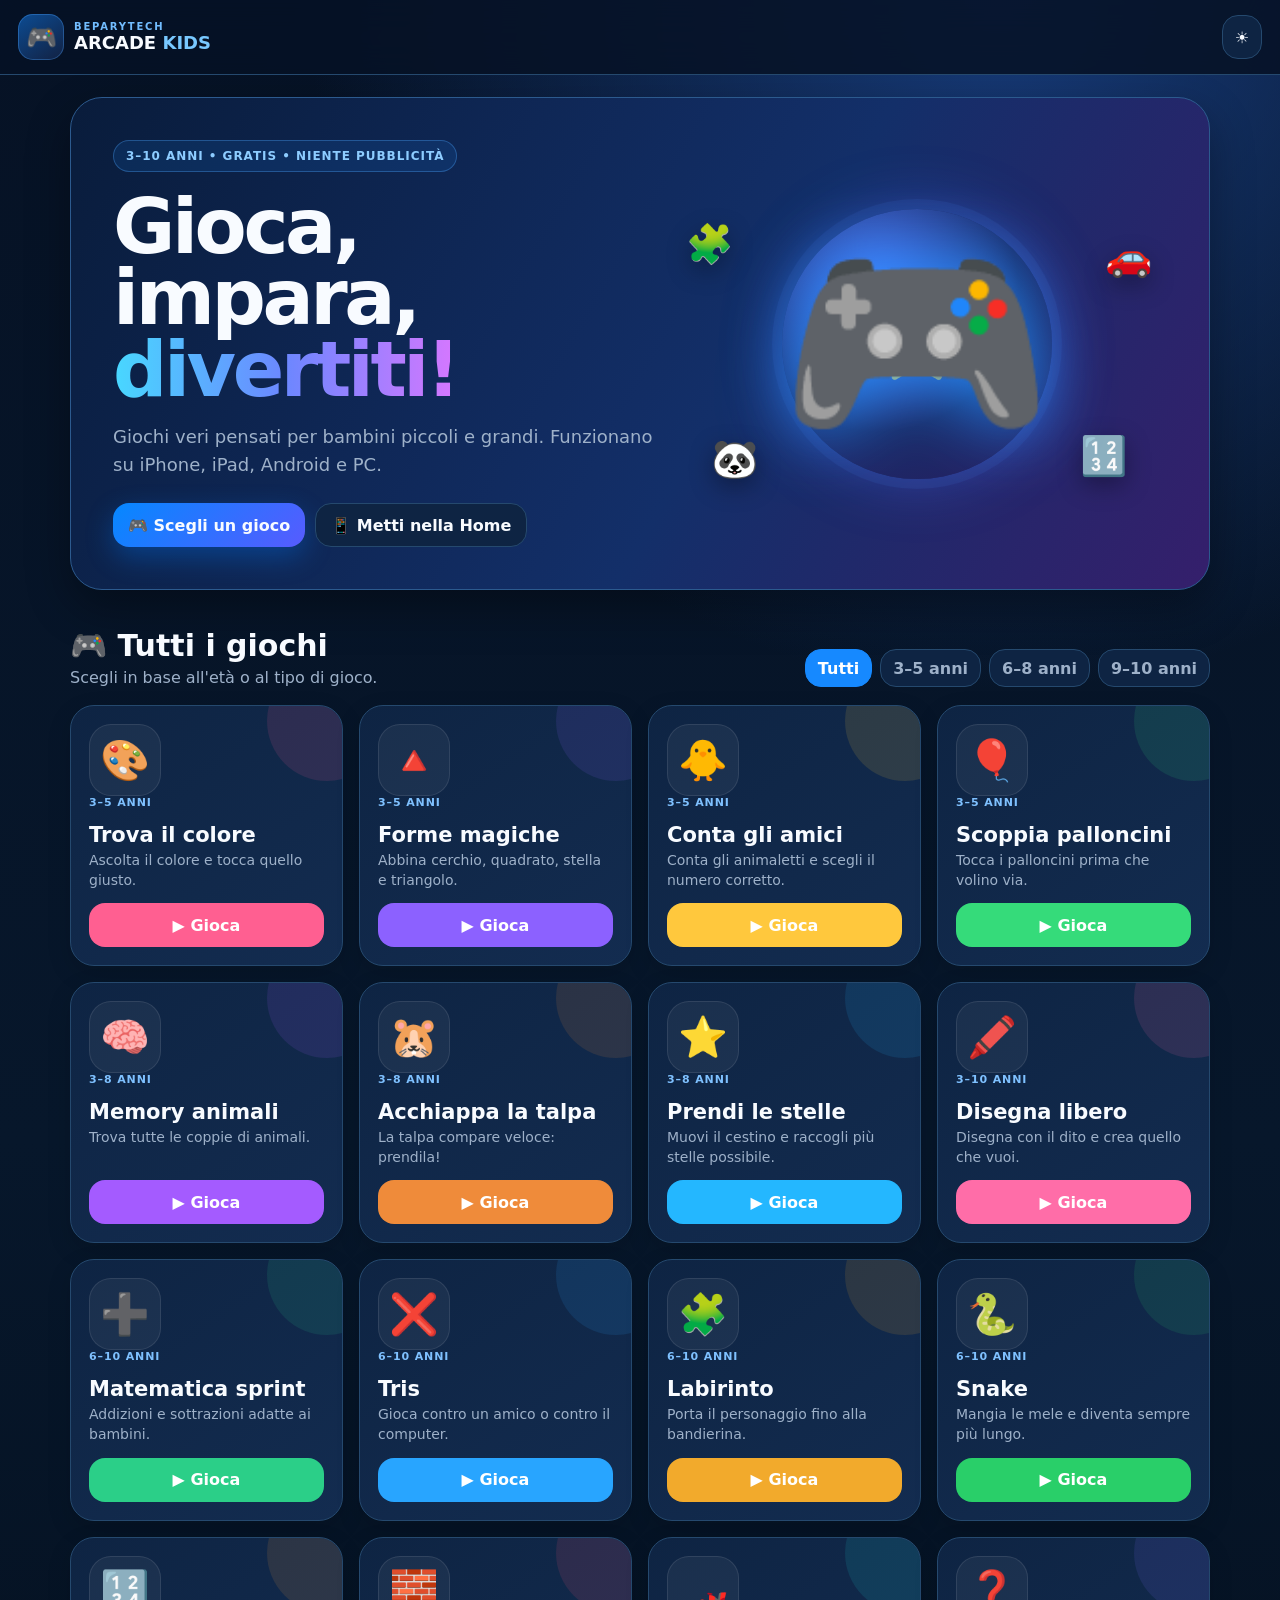
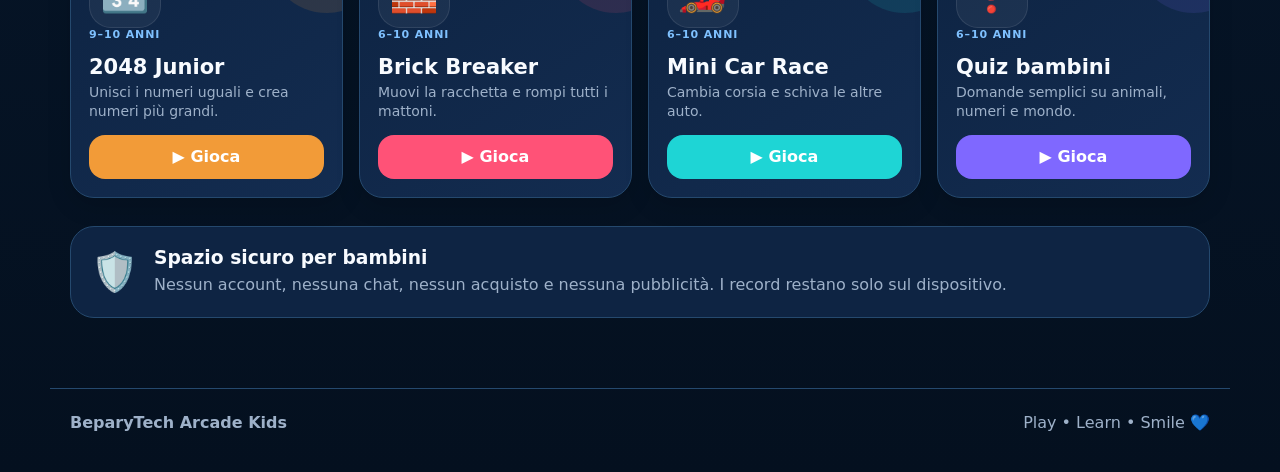
==== index.html @ 25ebbddb "Add files via upload" ====
<!doctype html>
<html lang="it">
<head>
<meta charset="utf-8">
<meta name="viewport" content="width=device-width,initial-scale=1,viewport-fit=cover,user-scalable=no">
<meta name="theme-color" content="#061225">
<meta name="apple-mobile-web-app-capable" content="yes">
<meta name="apple-mobile-web-app-status-bar-style" content="black-translucent">
<meta name="apple-mobile-web-app-title" content="BT Arcade">
<meta name="mobile-web-app-capable" content="yes">
<meta name="description" content="BeparyTech Arcade: giochi educativi e divertenti per bambini dai 3 ai 10 anni.">
<title>BeparyTech Arcade Kids</title>
<link rel="manifest" href="manifest.webmanifest">
<link rel="apple-touch-icon" href="apple-touch-icon.png">
<link rel="icon" type="image/png" sizes="192x192" href="icon-192.png">
<link rel="stylesheet" href="style.css">
</head>
<body>
<header class="topbar">
  <div class="brand"><div class="brandIcon">🎮</div><div><small>BEPARYTECH</small><b>ARCADE <span>KIDS</span></b></div></div>
  <div class="topActions"><button id="installBtn" class="install" hidden>⬇️ Installa</button><button id="themeBtn" aria-label="Cambia tema">☀️</button></div>
</header>
<main>
  <section class="hero">
    <div class="heroText"><span class="pill">3–10 ANNI • GRATIS • NIENTE PUBBLICITÀ</span><h1>Gioca, impara,<br><em>divertiti!</em></h1><p>Giochi veri pensati per bambini piccoli e grandi. Funzionano su iPhone, iPad, Android e PC.</p><div class="heroBtns"><button class="primary" id="startBtn">🎮 Scegli un gioco</button><button id="howInstall">📱 Metti nella Home</button></div></div>
    <div class="heroArt"><div class="planet">⭐</div><div class="float f1">🧩</div><div class="float f2">🚗</div><div class="float f3">🐼</div><div class="float f4">🔢</div><div class="controller">🎮</div></div>
  </section>

  <section class="filters" id="gamesSection"><div><h2>🎮 Tutti i giochi</h2><p>Scegli in base all'età o al tipo di gioco.</p></div><div class="filterRow"><button class="chip active" data-age="all">Tutti</button><button class="chip" data-age="3-5">3–5 anni</button><button class="chip" data-age="6-8">6–8 anni</button><button class="chip" data-age="9-10">9–10 anni</button></div></section>
  <section class="gameGrid" id="gameGrid"></section>

  <section class="safe"><div>🛡️</div><div><h3>Spazio sicuro per bambini</h3><p>Nessun account, nessuna chat, nessun acquisto e nessuna pubblicità. I record restano solo sul dispositivo.</p></div></section>
</main>
<footer><b>BeparyTech Arcade Kids</b><span>Play • Learn • Smile 💙</span></footer>

<dialog id="gameDialog">
  <div class="gameHead"><div><small id="gameAge"></small><h2 id="gameTitle"></h2></div><div class="gameHeadBtns"><button id="restartGame" aria-label="Ricomincia">↻</button><button id="closeGame" aria-label="Chiudi">✕</button></div></div>
  <div id="gameArea"></div>
</dialog>

<dialog id="installDialog" class="infoDialog"><div class="gameHead"><h2>📱 Aggiungi alla schermata Home</h2><button class="closeInfo">✕</button></div><div class="infoBody"><p><b>Su iPhone/iPad:</b> apri il sito in Safari → premi <b>Condividi</b> → <b>Aggiungi alla schermata Home</b> → Aggiungi.</p><p><b>Su Android:</b> apri il menu del browser → <b>Installa app</b> oppure <b>Aggiungi a schermata Home</b>.</p><p>Dopo l'installazione si aprirà come una vera app, senza la barra normale del browser.</p></div></dialog>
<script src="app.js"></script>
</body></html>
---- style.css ----
:root{--bg:#061225;--bg2:#0a1d39;--panel:#0e2443;--panel2:#132c50;--text:#f8fbff;--muted:#9eb1c9;--line:#25496e;--blue:#1689ff;--cyan:#45d5ff;--green:#35db7a;--yellow:#ffc83d;--pink:#ff5f91;--purple:#8c61ff;--red:#ff5b60;--shadow:0 18px 45px #0005}*{box-sizing:border-box}html{scroll-behavior:smooth}body{margin:0;font-family:Inter,ui-rounded,"SF Pro Rounded",system-ui,-apple-system,sans-serif;background:radial-gradient(circle at 78% 0,#173b7a 0,transparent 30%),linear-gradient(180deg,#061225,#07172b 55%,#04101f);color:var(--text);min-height:100vh;overflow-x:hidden}body.light{--bg:#eef7ff;--bg2:#fff;--panel:#fff;--panel2:#f3f8ff;--text:#0a2140;--muted:#5f738d;--line:#d3e5f5;--shadow:0 14px 38px #6b9bc72e;background:radial-gradient(circle at 78% 0,#d7ebff 0,transparent 32%),linear-gradient(180deg,#f8fcff,#eaf5ff)}button{font:inherit;border:1px solid var(--line);background:var(--panel);color:var(--text);border-radius:16px;min-height:44px;padding:10px 15px;font-weight:800;cursor:pointer}button:active{transform:scale(.98)}button:focus-visible{outline:3px solid #76baff;outline-offset:2px}.topbar{position:sticky;top:0;z-index:20;display:flex;justify-content:space-between;align-items:center;gap:14px;padding:14px max(18px,env(safe-area-inset-left));padding-top:max(14px,env(safe-area-inset-top));background:#061225dd;backdrop-filter:blur(18px);border-bottom:1px solid var(--line)}.light .topbar{background:#f8fcffdf}.brand{display:flex;align-items:center;gap:10px;min-width:0}.brandIcon{width:46px;height:46px;border-radius:15px;background:linear-gradient(145deg,#0c4c93,#122142);display:grid;place-items:center;font-size:25px;box-shadow:inset 0 0 0 1px #4ea6ff55}.brand small{display:block;color:#72bdff;font-weight:900;letter-spacing:.18em;font-size:10px}.brand b{font-size:18px;white-space:nowrap}.brand span{color:#78c8ff}.topActions{display:flex;gap:8px}.topActions button{padding:9px 12px}.install{background:linear-gradient(135deg,#1689ff,#745bff);border:0}main{max-width:1180px;margin:auto;padding:22px 20px 70px}.hero{min-height:390px;border:1px solid #2c5a8e;border-radius:32px;display:grid;grid-template-columns:1.05fr .95fr;align-items:center;overflow:hidden;padding:42px;background:linear-gradient(120deg,#091c3b,#132f69 58%,#351f6c);box-shadow:var(--shadow)}.light .hero{background:linear-gradient(120deg,#fff,#e4f2ff 58%,#eee7ff);border-color:#c3dcf5}.pill{display:inline-block;padding:8px 12px;border-radius:999px;background:#188aff20;border:1px solid #4ea8ff55;color:#8dccff;font-size:12px;font-weight:900;letter-spacing:.08em}.hero h1{font-size:clamp(42px,6.5vw,76px);line-height:.94;margin:19px 0 15px;letter-spacing:-.045em}.hero h1 em{font-style:normal;background:linear-gradient(90deg,#48d8ff,#6c87ff,#d777ff);-webkit-background-clip:text;color:transparent}.hero p{font-size:18px;color:var(--muted);max-width:600px;line-height:1.55}.heroBtns{display:flex;gap:10px;flex-wrap:wrap;margin-top:24px}.primary{background:linear-gradient(135deg,#0588ff,#575bff);border:0;box-shadow:0 10px 28px #047cff55}.heroArt{min-height:320px;position:relative;display:grid;place-items:center}.controller{font-size:clamp(120px,18vw,220px);filter:drop-shadow(0 0 35px #258fff);z-index:3}.planet{position:absolute;width:270px;height:270px;border-radius:50%;display:grid;place-items:center;font-size:70px;background:radial-gradient(circle at 35% 30%,#4f7eff,#1a2c69 55%,#291b5e);box-shadow:0 0 0 10px #4d8eff17,0 0 60px #476eff66}.float{position:absolute;font-size:38px;filter:drop-shadow(0 8px 12px #0005);animation:float 3s ease-in-out infinite}.f1{left:4%;top:12%}.f2{right:3%;top:16%;animation-delay:.5s}.f3{left:9%;bottom:7%;animation-delay:1s}.f4{right:8%;bottom:8%;animation-delay:1.5s}@keyframes float{50%{transform:translateY(-10px) rotate(4deg)}}@media(prefers-reduced-motion:reduce){.float{animation:none}}.filters{display:flex;justify-content:space-between;gap:18px;align-items:flex-end;margin:38px 0 18px}.filters h2{font-size:30px;margin:0}.filters p{margin:5px 0 0;color:var(--muted)}.filterRow{display:flex;gap:8px;flex-wrap:wrap;justify-content:flex-end}.chip{min-height:38px;padding:7px 12px;color:var(--muted)}.chip.active{background:#1689ff;color:white;border-color:#1689ff}.gameGrid{display:grid;grid-template-columns:repeat(4,minmax(0,1fr));gap:16px}.gameCard{position:relative;overflow:hidden;border:1px solid var(--line);background:linear-gradient(145deg,var(--panel),var(--panel2));border-radius:24px;padding:18px;min-height:246px;display:flex;flex-direction:column;box-shadow:0 8px 24px #0002}.gameCard:before{content:"";position:absolute;width:120px;height:120px;border-radius:50%;right:-45px;top:-45px;background:var(--cardGlow,#1689ff);opacity:.12}.gameIcon{width:72px;height:72px;border-radius:22px;display:grid;place-items:center;font-size:40px;background:#ffffff0d;border:1px solid #ffffff18}.light .gameIcon{background:#edf6ff}.gameCard h3{font-size:21px;margin:14px 0 4px}.gameCard p{color:var(--muted);font-size:14px;line-height:1.4;margin:0 0 13px;flex:1}.ageTag{font-size:11px;color:#7fc1ff;font-weight:900;letter-spacing:.08em}.playBtn{width:100%;background:var(--cardGlow,#1689ff);color:white;border:0}.safe{margin-top:28px;border:1px solid var(--line);border-radius:24px;padding:20px;display:flex;gap:16px;align-items:center;background:var(--panel)}.safe>div:first-child{font-size:38px}.safe h3{margin:0 0 5px}.safe p{color:var(--muted);margin:0;line-height:1.5}footer{max-width:1180px;margin:auto;padding:24px 20px 40px;border-top:1px solid var(--line);display:flex;justify-content:space-between;color:var(--muted)}dialog{width:min(95vw,820px);max-height:92vh;border:1px solid var(--line);border-radius:28px;background:var(--panel);color:var(--text);padding:0;box-shadow:0 30px 90px #0009}dialog::backdrop{background:#020713d9;backdrop-filter:blur(8px)}.gameHead{position:sticky;top:0;z-index:4;background:var(--panel);display:flex;justify-content:space-between;align-items:center;gap:12px;padding:15px 18px;border-bottom:1px solid var(--line)}.gameHead h2{margin:2px 0 0;font-size:22px}.gameHead small{color:#79bdff;font-weight:900}.gameHeadBtns{display:flex;gap:7px}.gameHeadBtns button{width:46px;padding:0;font-size:21px}.gameHeadBtns button:last-child{background:#5d1823;color:#ffb3bc;border-color:#8e2f3d}#gameArea{padding:20px;text-align:center;min-height:350px}.gameHud{display:flex;justify-content:center;gap:10px;flex-wrap:wrap;margin-bottom:14px}.hudPill{background:var(--panel2);border:1px solid var(--line);border-radius:999px;padding:8px 13px;font-weight:800}.bigPrompt{font-size:clamp(26px,6vw,48px);font-weight:900;margin:12px}.result{font-size:20px;font-weight:900;min-height:34px;margin:10px}.gameButtons{display:flex;flex-wrap:wrap;gap:10px;justify-content:center}.choice{min-width:95px;min-height:70px;font-size:26px}.choice.correct{background:#15733f}.choice.wrong{background:#8a2634}.memoryGrid{display:grid;grid-template-columns:repeat(4,minmax(58px,90px));gap:9px;justify-content:center}.memCard{aspect-ratio:1;font-size:32px;padding:0}.memCard.done{background:#175d45}.ticGrid{display:grid;grid-template-columns:repeat(3,minmax(72px,105px));gap:8px;justify-content:center}.ticCell{aspect-ratio:1;font-size:40px;padding:0}.canvasWrap{display:flex;justify-content:center;overflow:hidden}.gameCanvas{max-width:100%;height:auto;border-radius:18px;background:#071523;border:1px solid var(--line);touch-action:none}.dpad{display:grid;grid-template-columns:repeat(3,58px);gap:6px;justify-content:center;margin:14px auto}.dpad button{padding:0;font-size:22px}.dpad .up{grid-column:2}.dpad .left{grid-column:1}.dpad .down{grid-column:2}.dpad .right{grid-column:3}.tiles2048{display:grid;grid-template-columns:repeat(4,66px);gap:7px;justify-content:center;background:#776e65;padding:9px;border-radius:14px;margin:auto;width:max-content}.tile2048{width:66px;height:66px;border-radius:8px;display:grid;place-items:center;background:#cdc1b4;color:#3b322d;font-weight:900;font-size:22px}.mazeGrid{display:grid;gap:2px;justify-content:center;background:#09131f;padding:6px;border-radius:12px;width:max-content;margin:auto}.mazeCell{width:28px;height:28px;border-radius:4px;background:#1f354c;display:grid;place-items:center}.mazeCell.wall{background:#0a0f16}.mazeCell.player{background:#1b8cff}.mazeCell.goal{background:#2fcf6d}.whackGrid{display:grid;grid-template-columns:repeat(3,90px);gap:10px;justify-content:center}.hole{width:90px;height:90px;border-radius:50%;font-size:44px;background:#3b281d;border:7px solid #65462f;padding:0}.colorPad{width:min(270px,75vw);aspect-ratio:1;border-radius:50%;margin:12px auto;display:grid;place-items:center;font-size:34px;border:12px solid #ffffff22}.numberGrid{display:grid;grid-template-columns:repeat(3,minmax(80px,120px));gap:10px;justify-content:center}.numberBtn{font-size:27px;min-height:74px}.catchArea{position:relative;width:min(520px,100%);height:330px;margin:auto;background:linear-gradient(#0b2c57,#10203a);border-radius:20px;overflow:hidden;border:1px solid var(--line);touch-action:none}.basket{position:absolute;bottom:8px;width:72px;height:42px;background:#cf7d2b;border-radius:8px 8px 20px 20px}.starDrop{position:absolute;font-size:32px}.drawCanvas{background:white;border-radius:18px;max-width:100%;touch-action:none}.infoDialog{width:min(92vw,600px)}.infoBody{padding:18px 22px 24px;text-align:left;line-height:1.6;color:var(--muted)}.infoBody b{color:var(--text)}
@media(max-width:900px){.gameGrid{grid-template-columns:repeat(3,1fr)}.hero{grid-template-columns:1fr .8fr;padding:30px}.filters{align-items:flex-start;flex-direction:column}.filterRow{justify-content:flex-start}}
@media(max-width:680px){main{padding:14px 13px 55px}.topbar{padding-left:13px;padding-right:13px}.brandIcon{width:40px;height:40px}.brand b{font-size:15px}.brand small{font-size:8px}.install{display:none!important}.hero{grid-template-columns:1fr;padding:24px 19px;border-radius:25px;min-height:0}.heroText{text-align:left}.hero p{font-size:16px}.heroArt{min-height:200px;margin-top:4px}.planet{width:170px;height:170px}.controller{font-size:115px}.float{font-size:28px}.gameGrid{grid-template-columns:repeat(2,minmax(0,1fr));gap:11px}.gameCard{padding:13px;border-radius:20px;min-height:220px}.gameIcon{width:60px;height:60px;font-size:34px;border-radius:18px}.gameCard h3{font-size:17px}.gameCard p{font-size:12px}.filters h2{font-size:26px}.filterRow{overflow-x:auto;flex-wrap:nowrap;width:100%;padding-bottom:4px}.chip{white-space:nowrap}dialog{width:100%;max-width:none;max-height:94vh;border-radius:26px 26px 0 0;margin:auto 0 0 0}.memoryGrid{grid-template-columns:repeat(4,65px)}.memCard{font-size:27px}.tiles2048{grid-template-columns:repeat(4,58px)}.tile2048{width:58px;height:58px;font-size:19px}footer{flex-direction:column;gap:4px}}
@media(max-width:380px){.gameGrid{grid-template-columns:1fr 1fr}.gameCard{min-height:215px}.gameIcon{width:54px;height:54px}.memoryGrid{grid-template-columns:repeat(4,56px)}.whackGrid{grid-template-columns:repeat(3,78px)}.hole{width:78px;height:78px}.numberGrid{grid-template-columns:repeat(3,82px)}}
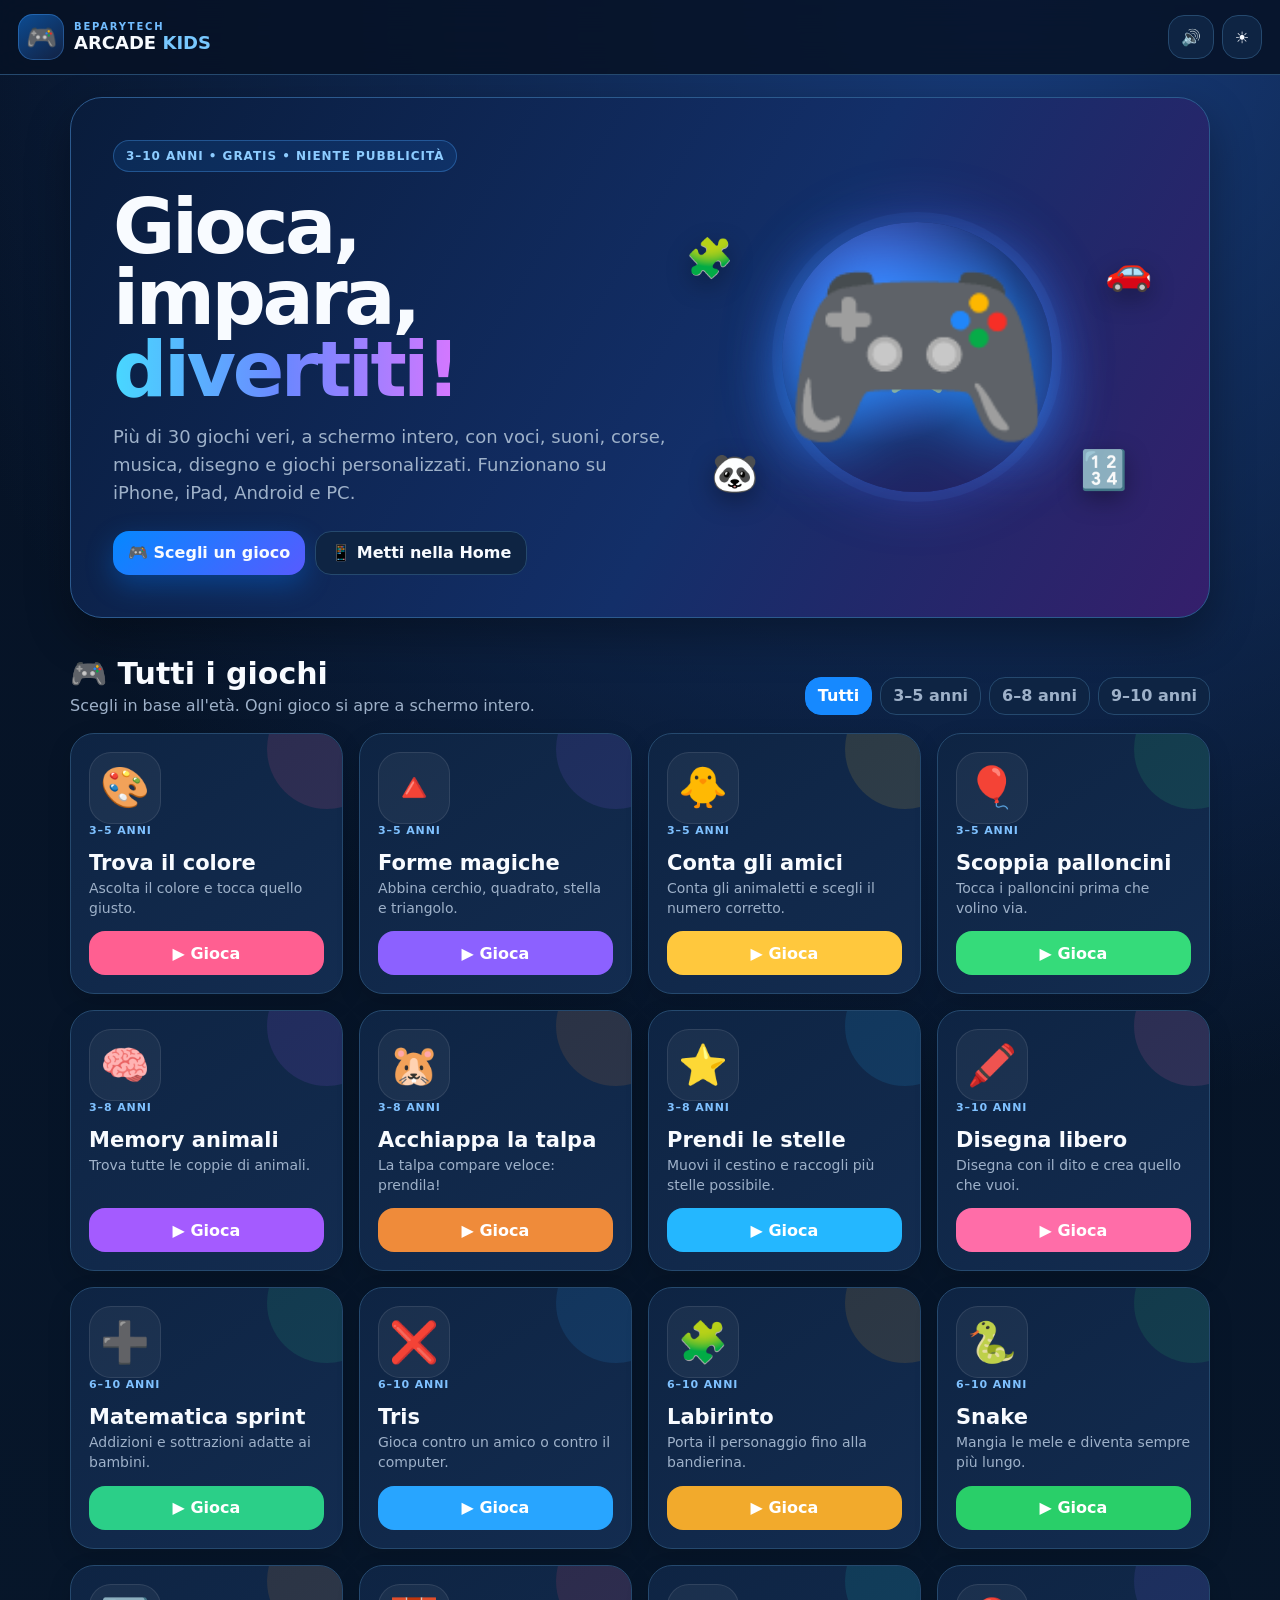
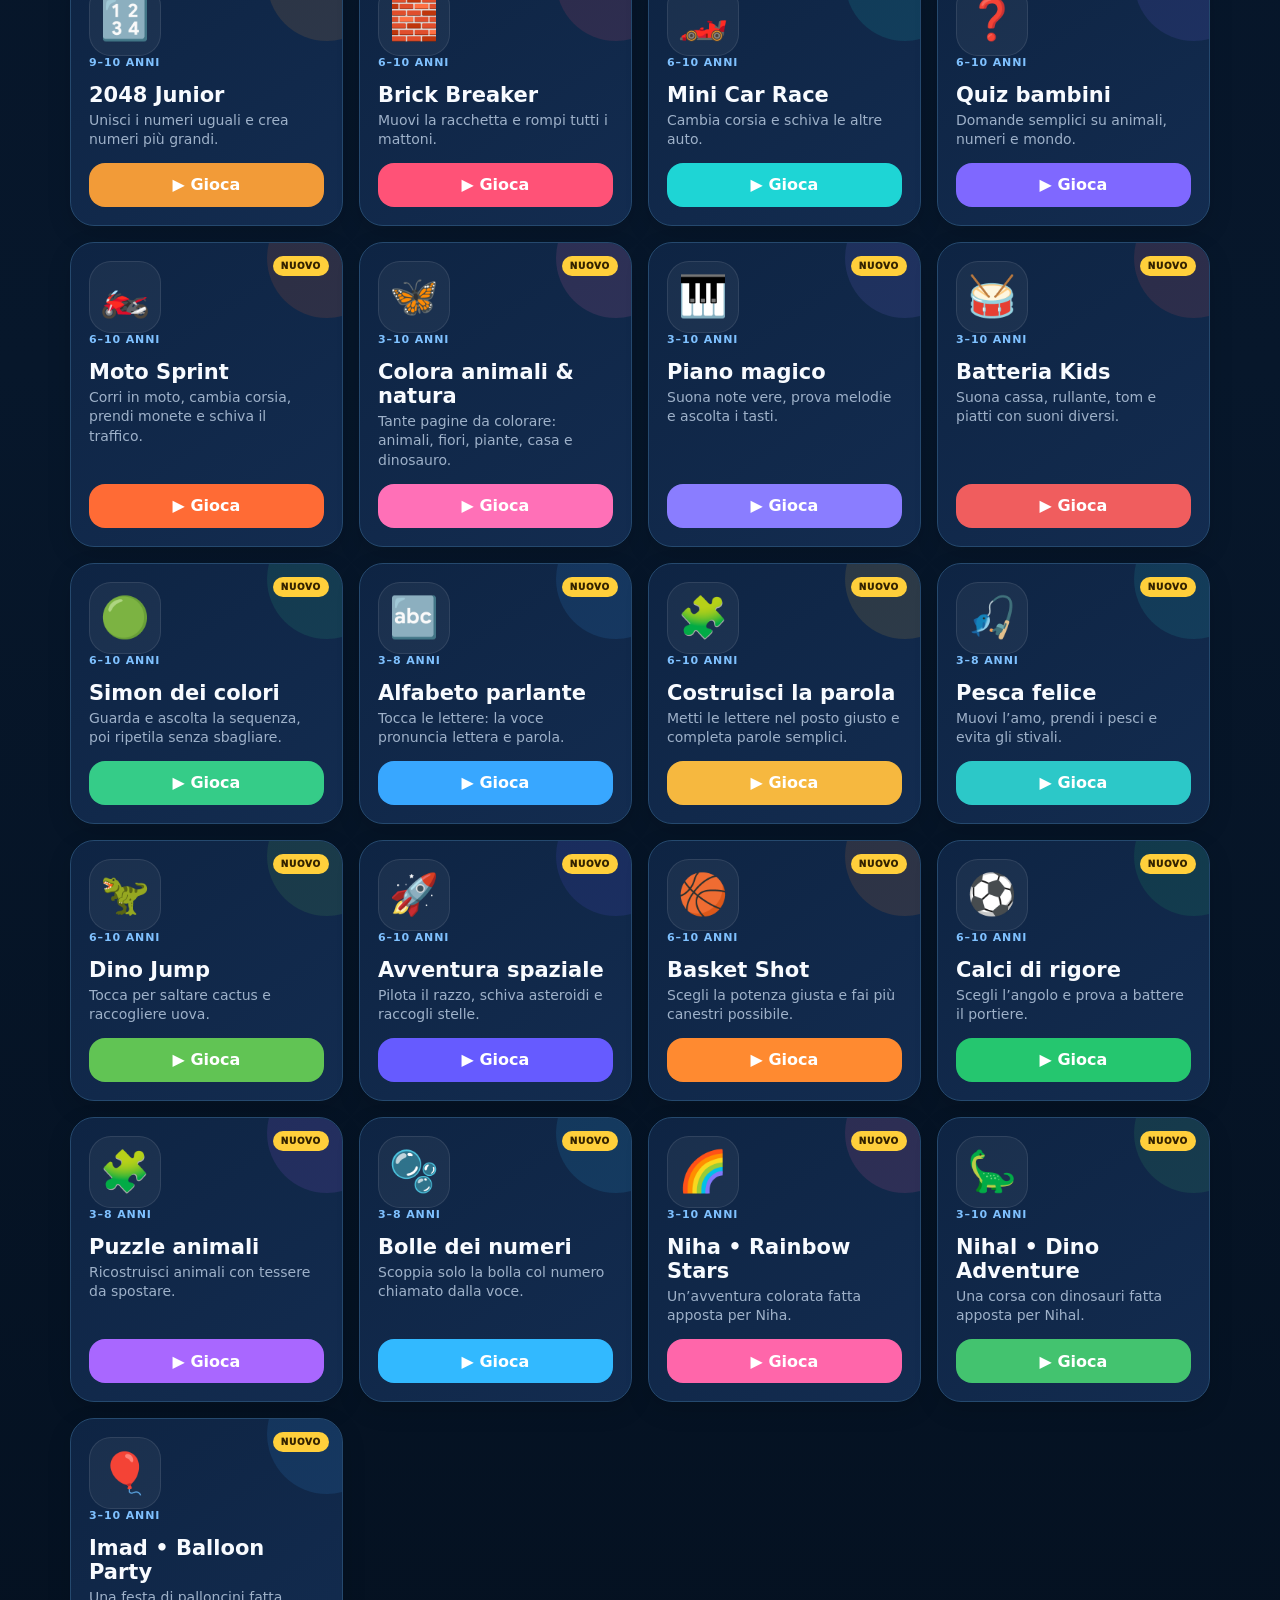
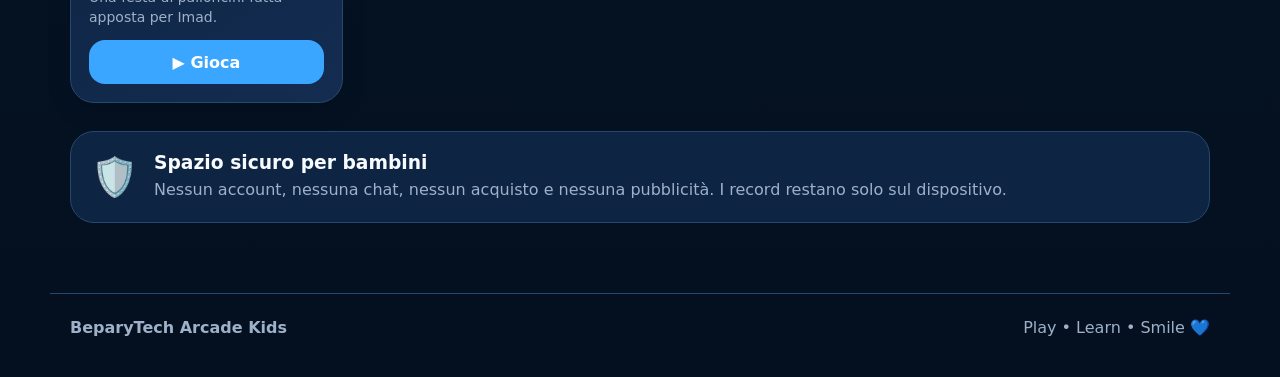
==== commit 0d20d8f2: "Add files via upload" ====
--- a/index.html
+++ b/index.html
@@ -9,7 +9,7 @@
 <meta name="apple-mobile-web-app-title" content="BT Arcade">
 <meta name="mobile-web-app-capable" content="yes">
 <meta name="description" content="BeparyTech Arcade: giochi educativi e divertenti per bambini dai 3 ai 10 anni.">
-<title>BeparyTech Arcade Kids</title>
+<title>BeparyTech Arcade Kids Deluxe</title>
 <link rel="manifest" href="manifest.webmanifest">
 <link rel="apple-touch-icon" href="apple-touch-icon.png">
 <link rel="icon" type="image/png" sizes="192x192" href="icon-192.png">
@@ -18,15 +18,15 @@
 <body>
 <header class="topbar">
   <div class="brand"><div class="brandIcon">🎮</div><div><small>BEPARYTECH</small><b>ARCADE <span>KIDS</span></b></div></div>
-  <div class="topActions"><button id="installBtn" class="install" hidden>⬇️ Installa</button><button id="themeBtn" aria-label="Cambia tema">☀️</button></div>
+  <div class="topActions"><button id="installBtn" class="install" hidden>⬇️ Installa</button><button id="soundBtn" aria-label="Attiva o disattiva suoni">🔊</button><button id="themeBtn" aria-label="Cambia tema">☀️</button></div>
 </header>
 <main>
   <section class="hero">
-    <div class="heroText"><span class="pill">3–10 ANNI • GRATIS • NIENTE PUBBLICITÀ</span><h1>Gioca, impara,<br><em>divertiti!</em></h1><p>Giochi veri pensati per bambini piccoli e grandi. Funzionano su iPhone, iPad, Android e PC.</p><div class="heroBtns"><button class="primary" id="startBtn">🎮 Scegli un gioco</button><button id="howInstall">📱 Metti nella Home</button></div></div>
+    <div class="heroText"><span class="pill">3–10 ANNI • GRATIS • NIENTE PUBBLICITÀ</span><h1>Gioca, impara,<br><em>divertiti!</em></h1><p>Più di 30 giochi veri, a schermo intero, con voci, suoni, corse, musica, disegno e giochi personalizzati. Funzionano su iPhone, iPad, Android e PC.</p><div class="heroBtns"><button class="primary" id="startBtn">🎮 Scegli un gioco</button><button id="howInstall">📱 Metti nella Home</button></div></div>
     <div class="heroArt"><div class="planet">⭐</div><div class="float f1">🧩</div><div class="float f2">🚗</div><div class="float f3">🐼</div><div class="float f4">🔢</div><div class="controller">🎮</div></div>
   </section>
 
-  <section class="filters" id="gamesSection"><div><h2>🎮 Tutti i giochi</h2><p>Scegli in base all'età o al tipo di gioco.</p></div><div class="filterRow"><button class="chip active" data-age="all">Tutti</button><button class="chip" data-age="3-5">3–5 anni</button><button class="chip" data-age="6-8">6–8 anni</button><button class="chip" data-age="9-10">9–10 anni</button></div></section>
+  <section class="filters" id="gamesSection"><div><h2>🎮 Tutti i giochi</h2><p>Scegli in base all'età. Ogni gioco si apre a schermo intero.</p></div><div class="filterRow"><button class="chip active" data-age="all">Tutti</button><button class="chip" data-age="3-5">3–5 anni</button><button class="chip" data-age="6-8">6–8 anni</button><button class="chip" data-age="9-10">9–10 anni</button></div></section>
   <section class="gameGrid" id="gameGrid"></section>
 
   <section class="safe"><div>🛡️</div><div><h3>Spazio sicuro per bambini</h3><p>Nessun account, nessuna chat, nessun acquisto e nessuna pubblicità. I record restano solo sul dispositivo.</p></div></section>
--- a/style.css
+++ b/style.css
@@ -2,3 +2,30 @@
 @media(max-width:900px){.gameGrid{grid-template-columns:repeat(3,1fr)}.hero{grid-template-columns:1fr .8fr;padding:30px}.filters{align-items:flex-start;flex-direction:column}.filterRow{justify-content:flex-start}}
 @media(max-width:680px){main{padding:14px 13px 55px}.topbar{padding-left:13px;padding-right:13px}.brandIcon{width:40px;height:40px}.brand b{font-size:15px}.brand small{font-size:8px}.install{display:none!important}.hero{grid-template-columns:1fr;padding:24px 19px;border-radius:25px;min-height:0}.heroText{text-align:left}.hero p{font-size:16px}.heroArt{min-height:200px;margin-top:4px}.planet{width:170px;height:170px}.controller{font-size:115px}.float{font-size:28px}.gameGrid{grid-template-columns:repeat(2,minmax(0,1fr));gap:11px}.gameCard{padding:13px;border-radius:20px;min-height:220px}.gameIcon{width:60px;height:60px;font-size:34px;border-radius:18px}.gameCard h3{font-size:17px}.gameCard p{font-size:12px}.filters h2{font-size:26px}.filterRow{overflow-x:auto;flex-wrap:nowrap;width:100%;padding-bottom:4px}.chip{white-space:nowrap}dialog{width:100%;max-width:none;max-height:94vh;border-radius:26px 26px 0 0;margin:auto 0 0 0}.memoryGrid{grid-template-columns:repeat(4,65px)}.memCard{font-size:27px}.tiles2048{grid-template-columns:repeat(4,58px)}.tile2048{width:58px;height:58px;font-size:19px}footer{flex-direction:column;gap:4px}}
 @media(max-width:380px){.gameGrid{grid-template-columns:1fr 1fr}.gameCard{min-height:215px}.gameIcon{width:54px;height:54px}.memoryGrid{grid-template-columns:repeat(4,56px)}.whackGrid{grid-template-columns:repeat(3,78px)}.hole{width:78px;height:78px}.numberGrid{grid-template-columns:repeat(3,82px)}}
+
+/* v3 DELUXE — immersive full-screen game mode */
+body.game-open{overflow:hidden;touch-action:manipulation}
+#gameDialog[open]{position:fixed;inset:0;width:100vw;height:100dvh;max-width:none;max-height:none;margin:0;border:0;border-radius:0;background:var(--bg);overflow:hidden;display:flex;flex-direction:column}
+#gameDialog .gameHead{flex:0 0 auto;padding-top:max(14px,env(safe-area-inset-top));padding-left:max(16px,env(safe-area-inset-left));padding-right:max(16px,env(safe-area-inset-right));background:linear-gradient(180deg,var(--panel),var(--bg2));box-shadow:0 8px 24px #0003}
+#gameDialog #gameArea{flex:1 1 auto;min-height:0;overflow:auto;-webkit-overflow-scrolling:touch;padding:18px max(14px,env(safe-area-inset-right)) max(22px,env(safe-area-inset-bottom)) max(14px,env(safe-area-inset-left));display:flex;flex-direction:column;align-items:center}
+#gameDialog #gameArea>*{max-width:900px;width:100%}
+#gameDialog .canvasWrap{width:100%;flex:0 1 auto}
+#gameDialog .gameCanvas{max-height:min(62dvh,680px);object-fit:contain}
+.gameHead .fullscreenHint{font-size:11px;color:var(--muted)}
+.gameCard{transition:transform .18s ease,border-color .18s ease,box-shadow .18s ease}.gameCard:active{transform:scale(.985)}
+.gameCard .newTag{position:absolute;right:13px;top:13px;background:#ffcf3b;color:#332200;border-radius:999px;padding:5px 8px;font-size:9px;font-weight:1000;letter-spacing:.08em}
+.soundNote{font-size:13px;color:var(--muted);margin:6px 0 0}
+.kidStage{position:relative;width:min(760px,100%);height:min(58dvh,520px);min-height:330px;border-radius:24px;overflow:hidden;border:1px solid var(--line);background:linear-gradient(#79cfff 0 58%,#6edb76 58% 100%);touch-action:none}
+.kidStage.night{background:radial-gradient(circle at 75% 18%,#fff9bb 0 8%,transparent 9%),linear-gradient(#081a44,#142959 65%,#10251b 65%)}
+.trackStage{position:relative;width:min(620px,100%);height:min(64dvh,650px);min-height:420px;border-radius:24px;overflow:hidden;background:#2e333b;border:1px solid var(--line);touch-action:none}
+.trackStage:before,.trackStage:after{content:"";position:absolute;top:0;bottom:0;width:5px;background:repeating-linear-gradient(to bottom,#fff 0 22px,transparent 22px 42px);opacity:.8}.trackStage:before{left:33.333%}.trackStage:after{left:66.666%}
+.roadObj{position:absolute;display:grid;place-items:center;transform:translate(-50%,-50%);user-select:none}.bike{font-size:58px;filter:drop-shadow(0 8px 8px #0006)}
+.palette{display:flex;gap:8px;justify-content:center;flex-wrap:wrap;margin:10px auto}.paintColor{width:46px;height:46px;border-radius:50%;padding:0;border:4px solid #fff8;box-shadow:0 3px 8px #0003}.paintColor.active{outline:4px solid #4ba4ff;outline-offset:2px}
+.templateRow{display:flex;gap:8px;overflow-x:auto;max-width:820px;width:100%;padding:6px 2px 10px}.templateBtn{white-space:nowrap;min-height:40px;padding:7px 10px}
+.colorCanvas{background:#fff;border-radius:20px;border:1px solid var(--line);max-width:100%;height:auto;touch-action:none;box-shadow:inset 0 0 0 2px #fff}
+.piano{display:grid;grid-template-columns:repeat(8,minmax(44px,82px));gap:5px;justify-content:center;width:100%;max-width:760px}.pianoKey{height:190px;background:#fff;color:#15263d;border:1px solid #b9c8d9;border-radius:0 0 14px 14px;font-size:18px;display:flex;align-items:flex-end;justify-content:center;padding-bottom:14px}.pianoKey:active,.pianoKey.on{background:#8fd1ff}.drumGrid{display:grid;grid-template-columns:repeat(3,minmax(85px,160px));gap:14px;justify-content:center}.drumPad{aspect-ratio:1;border-radius:50%;font-size:38px;background:radial-gradient(circle at 35% 25%,#fff7,#ffffff16 35%,#0004),var(--pad,#3167bf);border:8px solid #ffffff1c}.drumPad:active{transform:scale(.94)}
+.simonGrid{display:grid;grid-template-columns:repeat(2,minmax(110px,220px));gap:12px;justify-content:center}.simonPad{aspect-ratio:1;border-radius:30px;opacity:.68;border:5px solid #fff2}.simonPad.flash{opacity:1;filter:brightness(1.7);transform:scale(.97)}
+.letterHero{font-size:clamp(86px,22vw,180px);font-weight:1000;line-height:1;margin:8px}.wordSlots{display:flex;gap:8px;justify-content:center;flex-wrap:wrap;margin:14px}.wordSlot{width:58px;height:68px;border-radius:14px;border:3px dashed var(--line);display:grid;place-items:center;font-size:34px;font-weight:900;background:var(--panel2)}
+.bubbleField{position:relative;width:min(760px,100%);height:min(58dvh,520px);min-height:350px;border-radius:24px;overflow:hidden;background:linear-gradient(#81dbff,#e8fbff);border:1px solid var(--line)}.bubble{position:absolute;border:0;border-radius:50%;display:grid;place-items:center;color:#fff;font-size:22px;font-weight:1000;box-shadow:inset -10px -12px 22px #0002,inset 8px 8px 12px #fff5,0 6px 14px #0002;padding:0}
+.nameBanner{font-size:clamp(28px,7vw,56px);font-weight:1000;letter-spacing:-.03em;margin:6px 0 10px;background:linear-gradient(90deg,#4bdcff,#8b79ff,#ff69b4,#ffd34d);-webkit-background-clip:text;color:transparent}
+@media(max-width:680px){#gameDialog .gameHead h2{font-size:18px}.gameHeadBtns button{width:44px}.piano{grid-template-columns:repeat(4,minmax(58px,1fr));}.pianoKey{height:110px;border-radius:12px}.drumGrid{grid-template-columns:repeat(2,minmax(100px,150px))}.kidStage{min-height:360px}.trackStage{min-height:470px}.colorCanvas{width:100%}}
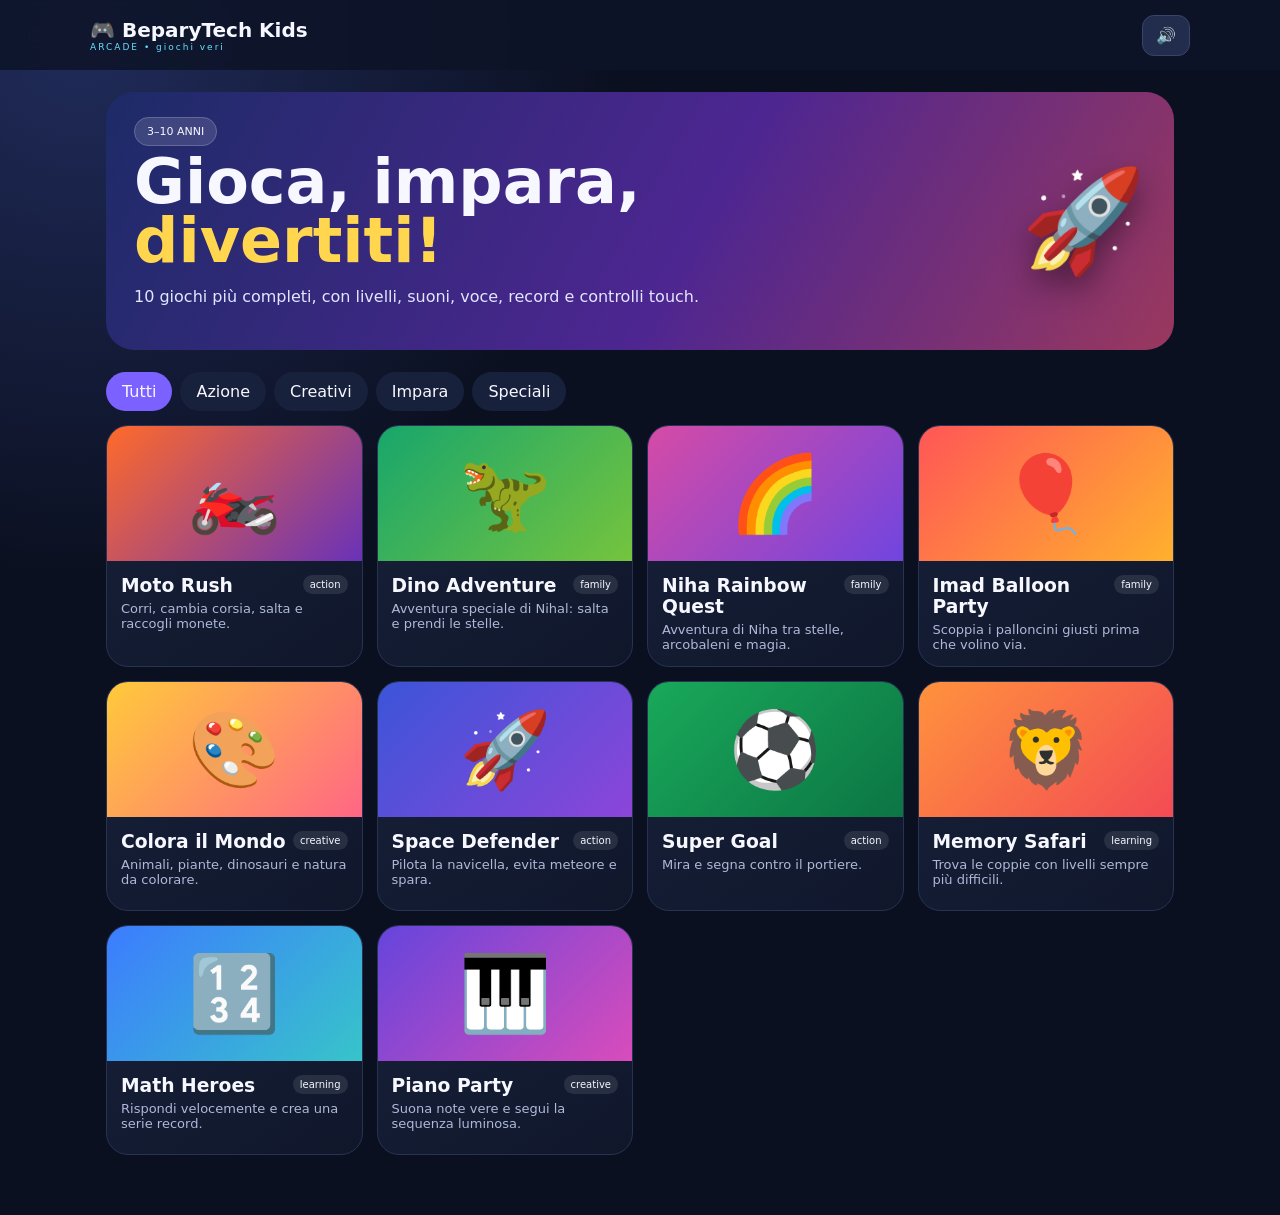
==== commit ba223887: "Add files via upload" ====
--- a/index.html
+++ b/index.html
@@ -1,43 +1,19 @@
 <!doctype html>
 <html lang="it">
 <head>
-<meta charset="utf-8">
-<meta name="viewport" content="width=device-width,initial-scale=1,viewport-fit=cover,user-scalable=no">
-<meta name="theme-color" content="#061225">
-<meta name="apple-mobile-web-app-capable" content="yes">
-<meta name="apple-mobile-web-app-status-bar-style" content="black-translucent">
-<meta name="apple-mobile-web-app-title" content="BT Arcade">
-<meta name="mobile-web-app-capable" content="yes">
-<meta name="description" content="BeparyTech Arcade: giochi educativi e divertenti per bambini dai 3 ai 10 anni.">
-<title>BeparyTech Arcade Kids Deluxe</title>
-<link rel="manifest" href="manifest.webmanifest">
-<link rel="apple-touch-icon" href="apple-touch-icon.png">
-<link rel="icon" type="image/png" sizes="192x192" href="icon-192.png">
-<link rel="stylesheet" href="style.css">
+<meta charset="utf-8"><meta name="viewport" content="width=device-width,initial-scale=1,viewport-fit=cover,user-scalable=no">
+<meta name="theme-color" content="#11172b">
+<link rel="manifest" href="manifest.webmanifest"><link rel="apple-touch-icon" href="apple-touch-icon.png">
+<meta name="apple-mobile-web-app-capable" content="yes"><meta name="apple-mobile-web-app-status-bar-style" content="black-translucent">
+<title>BeparyTech Kids Arcade</title><link rel="stylesheet" href="style.css">
 </head>
 <body>
-<header class="topbar">
-  <div class="brand"><div class="brandIcon">🎮</div><div><small>BEPARYTECH</small><b>ARCADE <span>KIDS</span></b></div></div>
-  <div class="topActions"><button id="installBtn" class="install" hidden>⬇️ Installa</button><button id="soundBtn" aria-label="Attiva o disattiva suoni">🔊</button><button id="themeBtn" aria-label="Cambia tema">☀️</button></div>
-</header>
+<header><div><b>🎮 BeparyTech Kids</b><small>ARCADE • giochi veri</small></div><button id="sound">🔊</button></header>
 <main>
-  <section class="hero">
-    <div class="heroText"><span class="pill">3–10 ANNI • GRATIS • NIENTE PUBBLICITÀ</span><h1>Gioca, impara,<br><em>divertiti!</em></h1><p>Più di 30 giochi veri, a schermo intero, con voci, suoni, corse, musica, disegno e giochi personalizzati. Funzionano su iPhone, iPad, Android e PC.</p><div class="heroBtns"><button class="primary" id="startBtn">🎮 Scegli un gioco</button><button id="howInstall">📱 Metti nella Home</button></div></div>
-    <div class="heroArt"><div class="planet">⭐</div><div class="float f1">🧩</div><div class="float f2">🚗</div><div class="float f3">🐼</div><div class="float f4">🔢</div><div class="controller">🎮</div></div>
-  </section>
-
-  <section class="filters" id="gamesSection"><div><h2>🎮 Tutti i giochi</h2><p>Scegli in base all'età. Ogni gioco si apre a schermo intero.</p></div><div class="filterRow"><button class="chip active" data-age="all">Tutti</button><button class="chip" data-age="3-5">3–5 anni</button><button class="chip" data-age="6-8">6–8 anni</button><button class="chip" data-age="9-10">9–10 anni</button></div></section>
-  <section class="gameGrid" id="gameGrid"></section>
-
-  <section class="safe"><div>🛡️</div><div><h3>Spazio sicuro per bambini</h3><p>Nessun account, nessuna chat, nessun acquisto e nessuna pubblicità. I record restano solo sul dispositivo.</p></div></section>
+<section class="hero"><div><span class="pill">3–10 ANNI</span><h1>Gioca, impara,<br><em>divertiti!</em></h1><p>10 giochi più completi, con livelli, suoni, voce, record e controlli touch.</p></div><div class="mascot">🚀</div></section>
+<div class="filters"><button class="active" data-f="all">Tutti</button><button data-f="action">Azione</button><button data-f="creative">Creativi</button><button data-f="learning">Impara</button><button data-f="family">Speciali</button></div>
+<section id="grid" class="grid"></section>
 </main>
-<footer><b>BeparyTech Arcade Kids</b><span>Play • Learn • Smile 💙</span></footer>
-
-<dialog id="gameDialog">
-  <div class="gameHead"><div><small id="gameAge"></small><h2 id="gameTitle"></h2></div><div class="gameHeadBtns"><button id="restartGame" aria-label="Ricomincia">↻</button><button id="closeGame" aria-label="Chiudi">✕</button></div></div>
-  <div id="gameArea"></div>
-</dialog>
-
-<dialog id="installDialog" class="infoDialog"><div class="gameHead"><h2>📱 Aggiungi alla schermata Home</h2><button class="closeInfo">✕</button></div><div class="infoBody"><p><b>Su iPhone/iPad:</b> apri il sito in Safari → premi <b>Condividi</b> → <b>Aggiungi alla schermata Home</b> → Aggiungi.</p><p><b>Su Android:</b> apri il menu del browser → <b>Installa app</b> oppure <b>Aggiungi a schermata Home</b>.</p><p>Dopo l'installazione si aprirà come una vera app, senza la barra normale del browser.</p></div></dialog>
+<div id="game" class="overlay hidden"><div class="gamebar"><button id="back">← Esci</button><b id="title"></b><div><button id="restart">↻</button><button id="fs">⛶</button></div></div><div id="stage"></div></div>
 <script src="app.js"></script>
-</body></html>
+<script>if('serviceWorker'in navigator)navigator.serviceWorker.register('sw.js')</script></body></html>
--- a/style.css
+++ b/style.css
@@ -1,31 +1,13 @@
-:root{--bg:#061225;--bg2:#0a1d39;--panel:#0e2443;--panel2:#132c50;--text:#f8fbff;--muted:#9eb1c9;--line:#25496e;--blue:#1689ff;--cyan:#45d5ff;--green:#35db7a;--yellow:#ffc83d;--pink:#ff5f91;--purple:#8c61ff;--red:#ff5b60;--shadow:0 18px 45px #0005}*{box-sizing:border-box}html{scroll-behavior:smooth}body{margin:0;font-family:Inter,ui-rounded,"SF Pro Rounded",system-ui,-apple-system,sans-serif;background:radial-gradient(circle at 78% 0,#173b7a 0,transparent 30%),linear-gradient(180deg,#061225,#07172b 55%,#04101f);color:var(--text);min-height:100vh;overflow-x:hidden}body.light{--bg:#eef7ff;--bg2:#fff;--panel:#fff;--panel2:#f3f8ff;--text:#0a2140;--muted:#5f738d;--line:#d3e5f5;--shadow:0 14px 38px #6b9bc72e;background:radial-gradient(circle at 78% 0,#d7ebff 0,transparent 32%),linear-gradient(180deg,#f8fcff,#eaf5ff)}button{font:inherit;border:1px solid var(--line);background:var(--panel);color:var(--text);border-radius:16px;min-height:44px;padding:10px 15px;font-weight:800;cursor:pointer}button:active{transform:scale(.98)}button:focus-visible{outline:3px solid #76baff;outline-offset:2px}.topbar{position:sticky;top:0;z-index:20;display:flex;justify-content:space-between;align-items:center;gap:14px;padding:14px max(18px,env(safe-area-inset-left));padding-top:max(14px,env(safe-area-inset-top));background:#061225dd;backdrop-filter:blur(18px);border-bottom:1px solid var(--line)}.light .topbar{background:#f8fcffdf}.brand{display:flex;align-items:center;gap:10px;min-width:0}.brandIcon{width:46px;height:46px;border-radius:15px;background:linear-gradient(145deg,#0c4c93,#122142);display:grid;place-items:center;font-size:25px;box-shadow:inset 0 0 0 1px #4ea6ff55}.brand small{display:block;color:#72bdff;font-weight:900;letter-spacing:.18em;font-size:10px}.brand b{font-size:18px;white-space:nowrap}.brand span{color:#78c8ff}.topActions{display:flex;gap:8px}.topActions button{padding:9px 12px}.install{background:linear-gradient(135deg,#1689ff,#745bff);border:0}main{max-width:1180px;margin:auto;padding:22px 20px 70px}.hero{min-height:390px;border:1px solid #2c5a8e;border-radius:32px;display:grid;grid-template-columns:1.05fr .95fr;align-items:center;overflow:hidden;padding:42px;background:linear-gradient(120deg,#091c3b,#132f69 58%,#351f6c);box-shadow:var(--shadow)}.light .hero{background:linear-gradient(120deg,#fff,#e4f2ff 58%,#eee7ff);border-color:#c3dcf5}.pill{display:inline-block;padding:8px 12px;border-radius:999px;background:#188aff20;border:1px solid #4ea8ff55;color:#8dccff;font-size:12px;font-weight:900;letter-spacing:.08em}.hero h1{font-size:clamp(42px,6.5vw,76px);line-height:.94;margin:19px 0 15px;letter-spacing:-.045em}.hero h1 em{font-style:normal;background:linear-gradient(90deg,#48d8ff,#6c87ff,#d777ff);-webkit-background-clip:text;color:transparent}.hero p{font-size:18px;color:var(--muted);max-width:600px;line-height:1.55}.heroBtns{display:flex;gap:10px;flex-wrap:wrap;margin-top:24px}.primary{background:linear-gradient(135deg,#0588ff,#575bff);border:0;box-shadow:0 10px 28px #047cff55}.heroArt{min-height:320px;position:relative;display:grid;place-items:center}.controller{font-size:clamp(120px,18vw,220px);filter:drop-shadow(0 0 35px #258fff);z-index:3}.planet{position:absolute;width:270px;height:270px;border-radius:50%;display:grid;place-items:center;font-size:70px;background:radial-gradient(circle at 35% 30%,#4f7eff,#1a2c69 55%,#291b5e);box-shadow:0 0 0 10px #4d8eff17,0 0 60px #476eff66}.float{position:absolute;font-size:38px;filter:drop-shadow(0 8px 12px #0005);animation:float 3s ease-in-out infinite}.f1{left:4%;top:12%}.f2{right:3%;top:16%;animation-delay:.5s}.f3{left:9%;bottom:7%;animation-delay:1s}.f4{right:8%;bottom:8%;animation-delay:1.5s}@keyframes float{50%{transform:translateY(-10px) rotate(4deg)}}@media(prefers-reduced-motion:reduce){.float{animation:none}}.filters{display:flex;justify-content:space-between;gap:18px;align-items:flex-end;margin:38px 0 18px}.filters h2{font-size:30px;margin:0}.filters p{margin:5px 0 0;color:var(--muted)}.filterRow{display:flex;gap:8px;flex-wrap:wrap;justify-content:flex-end}.chip{min-height:38px;padding:7px 12px;color:var(--muted)}.chip.active{background:#1689ff;color:white;border-color:#1689ff}.gameGrid{display:grid;grid-template-columns:repeat(4,minmax(0,1fr));gap:16px}.gameCard{position:relative;overflow:hidden;border:1px solid var(--line);background:linear-gradient(145deg,var(--panel),var(--panel2));border-radius:24px;padding:18px;min-height:246px;display:flex;flex-direction:column;box-shadow:0 8px 24px #0002}.gameCard:before{content:"";position:absolute;width:120px;height:120px;border-radius:50%;right:-45px;top:-45px;background:var(--cardGlow,#1689ff);opacity:.12}.gameIcon{width:72px;height:72px;border-radius:22px;display:grid;place-items:center;font-size:40px;background:#ffffff0d;border:1px solid #ffffff18}.light .gameIcon{background:#edf6ff}.gameCard h3{font-size:21px;margin:14px 0 4px}.gameCard p{color:var(--muted);font-size:14px;line-height:1.4;margin:0 0 13px;flex:1}.ageTag{font-size:11px;color:#7fc1ff;font-weight:900;letter-spacing:.08em}.playBtn{width:100%;background:var(--cardGlow,#1689ff);color:white;border:0}.safe{margin-top:28px;border:1px solid var(--line);border-radius:24px;padding:20px;display:flex;gap:16px;align-items:center;background:var(--panel)}.safe>div:first-child{font-size:38px}.safe h3{margin:0 0 5px}.safe p{color:var(--muted);margin:0;line-height:1.5}footer{max-width:1180px;margin:auto;padding:24px 20px 40px;border-top:1px solid var(--line);display:flex;justify-content:space-between;color:var(--muted)}dialog{width:min(95vw,820px);max-height:92vh;border:1px solid var(--line);border-radius:28px;background:var(--panel);color:var(--text);padding:0;box-shadow:0 30px 90px #0009}dialog::backdrop{background:#020713d9;backdrop-filter:blur(8px)}.gameHead{position:sticky;top:0;z-index:4;background:var(--panel);display:flex;justify-content:space-between;align-items:center;gap:12px;padding:15px 18px;border-bottom:1px solid var(--line)}.gameHead h2{margin:2px 0 0;font-size:22px}.gameHead small{color:#79bdff;font-weight:900}.gameHeadBtns{display:flex;gap:7px}.gameHeadBtns button{width:46px;padding:0;font-size:21px}.gameHeadBtns button:last-child{background:#5d1823;color:#ffb3bc;border-color:#8e2f3d}#gameArea{padding:20px;text-align:center;min-height:350px}.gameHud{display:flex;justify-content:center;gap:10px;flex-wrap:wrap;margin-bottom:14px}.hudPill{background:var(--panel2);border:1px solid var(--line);border-radius:999px;padding:8px 13px;font-weight:800}.bigPrompt{font-size:clamp(26px,6vw,48px);font-weight:900;margin:12px}.result{font-size:20px;font-weight:900;min-height:34px;margin:10px}.gameButtons{display:flex;flex-wrap:wrap;gap:10px;justify-content:center}.choice{min-width:95px;min-height:70px;font-size:26px}.choice.correct{background:#15733f}.choice.wrong{background:#8a2634}.memoryGrid{display:grid;grid-template-columns:repeat(4,minmax(58px,90px));gap:9px;justify-content:center}.memCard{aspect-ratio:1;font-size:32px;padding:0}.memCard.done{background:#175d45}.ticGrid{display:grid;grid-template-columns:repeat(3,minmax(72px,105px));gap:8px;justify-content:center}.ticCell{aspect-ratio:1;font-size:40px;padding:0}.canvasWrap{display:flex;justify-content:center;overflow:hidden}.gameCanvas{max-width:100%;height:auto;border-radius:18px;background:#071523;border:1px solid var(--line);touch-action:none}.dpad{display:grid;grid-template-columns:repeat(3,58px);gap:6px;justify-content:center;margin:14px auto}.dpad button{padding:0;font-size:22px}.dpad .up{grid-column:2}.dpad .left{grid-column:1}.dpad .down{grid-column:2}.dpad .right{grid-column:3}.tiles2048{display:grid;grid-template-columns:repeat(4,66px);gap:7px;justify-content:center;background:#776e65;padding:9px;border-radius:14px;margin:auto;width:max-content}.tile2048{width:66px;height:66px;border-radius:8px;display:grid;place-items:center;background:#cdc1b4;color:#3b322d;font-weight:900;font-size:22px}.mazeGrid{display:grid;gap:2px;justify-content:center;background:#09131f;padding:6px;border-radius:12px;width:max-content;margin:auto}.mazeCell{width:28px;height:28px;border-radius:4px;background:#1f354c;display:grid;place-items:center}.mazeCell.wall{background:#0a0f16}.mazeCell.player{background:#1b8cff}.mazeCell.goal{background:#2fcf6d}.whackGrid{display:grid;grid-template-columns:repeat(3,90px);gap:10px;justify-content:center}.hole{width:90px;height:90px;border-radius:50%;font-size:44px;background:#3b281d;border:7px solid #65462f;padding:0}.colorPad{width:min(270px,75vw);aspect-ratio:1;border-radius:50%;margin:12px auto;display:grid;place-items:center;font-size:34px;border:12px solid #ffffff22}.numberGrid{display:grid;grid-template-columns:repeat(3,minmax(80px,120px));gap:10px;justify-content:center}.numberBtn{font-size:27px;min-height:74px}.catchArea{position:relative;width:min(520px,100%);height:330px;margin:auto;background:linear-gradient(#0b2c57,#10203a);border-radius:20px;overflow:hidden;border:1px solid var(--line);touch-action:none}.basket{position:absolute;bottom:8px;width:72px;height:42px;background:#cf7d2b;border-radius:8px 8px 20px 20px}.starDrop{position:absolute;font-size:32px}.drawCanvas{background:white;border-radius:18px;max-width:100%;touch-action:none}.infoDialog{width:min(92vw,600px)}.infoBody{padding:18px 22px 24px;text-align:left;line-height:1.6;color:var(--muted)}.infoBody b{color:var(--text)}
-@media(max-width:900px){.gameGrid{grid-template-columns:repeat(3,1fr)}.hero{grid-template-columns:1fr .8fr;padding:30px}.filters{align-items:flex-start;flex-direction:column}.filterRow{justify-content:flex-start}}
-@media(max-width:680px){main{padding:14px 13px 55px}.topbar{padding-left:13px;padding-right:13px}.brandIcon{width:40px;height:40px}.brand b{font-size:15px}.brand small{font-size:8px}.install{display:none!important}.hero{grid-template-columns:1fr;padding:24px 19px;border-radius:25px;min-height:0}.heroText{text-align:left}.hero p{font-size:16px}.heroArt{min-height:200px;margin-top:4px}.planet{width:170px;height:170px}.controller{font-size:115px}.float{font-size:28px}.gameGrid{grid-template-columns:repeat(2,minmax(0,1fr));gap:11px}.gameCard{padding:13px;border-radius:20px;min-height:220px}.gameIcon{width:60px;height:60px;font-size:34px;border-radius:18px}.gameCard h3{font-size:17px}.gameCard p{font-size:12px}.filters h2{font-size:26px}.filterRow{overflow-x:auto;flex-wrap:nowrap;width:100%;padding-bottom:4px}.chip{white-space:nowrap}dialog{width:100%;max-width:none;max-height:94vh;border-radius:26px 26px 0 0;margin:auto 0 0 0}.memoryGrid{grid-template-columns:repeat(4,65px)}.memCard{font-size:27px}.tiles2048{grid-template-columns:repeat(4,58px)}.tile2048{width:58px;height:58px;font-size:19px}footer{flex-direction:column;gap:4px}}
-@media(max-width:380px){.gameGrid{grid-template-columns:1fr 1fr}.gameCard{min-height:215px}.gameIcon{width:54px;height:54px}.memoryGrid{grid-template-columns:repeat(4,56px)}.whackGrid{grid-template-columns:repeat(3,78px)}.hole{width:78px;height:78px}.numberGrid{grid-template-columns:repeat(3,82px)}}
 
-/* v3 DELUXE — immersive full-screen game mode */
-body.game-open{overflow:hidden;touch-action:manipulation}
-#gameDialog[open]{position:fixed;inset:0;width:100vw;height:100dvh;max-width:none;max-height:none;margin:0;border:0;border-radius:0;background:var(--bg);overflow:hidden;display:flex;flex-direction:column}
-#gameDialog .gameHead{flex:0 0 auto;padding-top:max(14px,env(safe-area-inset-top));padding-left:max(16px,env(safe-area-inset-left));padding-right:max(16px,env(safe-area-inset-right));background:linear-gradient(180deg,var(--panel),var(--bg2));box-shadow:0 8px 24px #0003}
-#gameDialog #gameArea{flex:1 1 auto;min-height:0;overflow:auto;-webkit-overflow-scrolling:touch;padding:18px max(14px,env(safe-area-inset-right)) max(22px,env(safe-area-inset-bottom)) max(14px,env(safe-area-inset-left));display:flex;flex-direction:column;align-items:center}
-#gameDialog #gameArea>*{max-width:900px;width:100%}
-#gameDialog .canvasWrap{width:100%;flex:0 1 auto}
-#gameDialog .gameCanvas{max-height:min(62dvh,680px);object-fit:contain}
-.gameHead .fullscreenHint{font-size:11px;color:var(--muted)}
-.gameCard{transition:transform .18s ease,border-color .18s ease,box-shadow .18s ease}.gameCard:active{transform:scale(.985)}
-.gameCard .newTag{position:absolute;right:13px;top:13px;background:#ffcf3b;color:#332200;border-radius:999px;padding:5px 8px;font-size:9px;font-weight:1000;letter-spacing:.08em}
-.soundNote{font-size:13px;color:var(--muted);margin:6px 0 0}
-.kidStage{position:relative;width:min(760px,100%);height:min(58dvh,520px);min-height:330px;border-radius:24px;overflow:hidden;border:1px solid var(--line);background:linear-gradient(#79cfff 0 58%,#6edb76 58% 100%);touch-action:none}
-.kidStage.night{background:radial-gradient(circle at 75% 18%,#fff9bb 0 8%,transparent 9%),linear-gradient(#081a44,#142959 65%,#10251b 65%)}
-.trackStage{position:relative;width:min(620px,100%);height:min(64dvh,650px);min-height:420px;border-radius:24px;overflow:hidden;background:#2e333b;border:1px solid var(--line);touch-action:none}
-.trackStage:before,.trackStage:after{content:"";position:absolute;top:0;bottom:0;width:5px;background:repeating-linear-gradient(to bottom,#fff 0 22px,transparent 22px 42px);opacity:.8}.trackStage:before{left:33.333%}.trackStage:after{left:66.666%}
-.roadObj{position:absolute;display:grid;place-items:center;transform:translate(-50%,-50%);user-select:none}.bike{font-size:58px;filter:drop-shadow(0 8px 8px #0006)}
-.palette{display:flex;gap:8px;justify-content:center;flex-wrap:wrap;margin:10px auto}.paintColor{width:46px;height:46px;border-radius:50%;padding:0;border:4px solid #fff8;box-shadow:0 3px 8px #0003}.paintColor.active{outline:4px solid #4ba4ff;outline-offset:2px}
-.templateRow{display:flex;gap:8px;overflow-x:auto;max-width:820px;width:100%;padding:6px 2px 10px}.templateBtn{white-space:nowrap;min-height:40px;padding:7px 10px}
-.colorCanvas{background:#fff;border-radius:20px;border:1px solid var(--line);max-width:100%;height:auto;touch-action:none;box-shadow:inset 0 0 0 2px #fff}
-.piano{display:grid;grid-template-columns:repeat(8,minmax(44px,82px));gap:5px;justify-content:center;width:100%;max-width:760px}.pianoKey{height:190px;background:#fff;color:#15263d;border:1px solid #b9c8d9;border-radius:0 0 14px 14px;font-size:18px;display:flex;align-items:flex-end;justify-content:center;padding-bottom:14px}.pianoKey:active,.pianoKey.on{background:#8fd1ff}.drumGrid{display:grid;grid-template-columns:repeat(3,minmax(85px,160px));gap:14px;justify-content:center}.drumPad{aspect-ratio:1;border-radius:50%;font-size:38px;background:radial-gradient(circle at 35% 25%,#fff7,#ffffff16 35%,#0004),var(--pad,#3167bf);border:8px solid #ffffff1c}.drumPad:active{transform:scale(.94)}
-.simonGrid{display:grid;grid-template-columns:repeat(2,minmax(110px,220px));gap:12px;justify-content:center}.simonPad{aspect-ratio:1;border-radius:30px;opacity:.68;border:5px solid #fff2}.simonPad.flash{opacity:1;filter:brightness(1.7);transform:scale(.97)}
-.letterHero{font-size:clamp(86px,22vw,180px);font-weight:1000;line-height:1;margin:8px}.wordSlots{display:flex;gap:8px;justify-content:center;flex-wrap:wrap;margin:14px}.wordSlot{width:58px;height:68px;border-radius:14px;border:3px dashed var(--line);display:grid;place-items:center;font-size:34px;font-weight:900;background:var(--panel2)}
-.bubbleField{position:relative;width:min(760px,100%);height:min(58dvh,520px);min-height:350px;border-radius:24px;overflow:hidden;background:linear-gradient(#81dbff,#e8fbff);border:1px solid var(--line)}.bubble{position:absolute;border:0;border-radius:50%;display:grid;place-items:center;color:#fff;font-size:22px;font-weight:1000;box-shadow:inset -10px -12px 22px #0002,inset 8px 8px 12px #fff5,0 6px 14px #0002;padding:0}
-.nameBanner{font-size:clamp(28px,7vw,56px);font-weight:1000;letter-spacing:-.03em;margin:6px 0 10px;background:linear-gradient(90deg,#4bdcff,#8b79ff,#ff69b4,#ffd34d);-webkit-background-clip:text;color:transparent}
-@media(max-width:680px){#gameDialog .gameHead h2{font-size:18px}.gameHeadBtns button{width:44px}.piano{grid-template-columns:repeat(4,minmax(58px,1fr));}.pianoKey{height:110px;border-radius:12px}.drumGrid{grid-template-columns:repeat(2,minmax(100px,150px))}.kidStage{min-height:360px}.trackStage{min-height:470px}.colorCanvas{width:100%}}
+*{box-sizing:border-box} :root{--bg:#0b1020;--card:#151d35;--text:#f7f8ff;--muted:#aeb9d8;--a:#7b61ff}
+html,body{margin:0;background:radial-gradient(circle at 80px 40px,#202b5a 0,#0b1020 32%);color:var(--text);font-family:system-ui,-apple-system,sans-serif;min-height:100%}
+button{font:inherit;color:inherit;border:0} header{height:70px;display:flex;align-items:center;justify-content:space-between;padding:10px max(16px,calc((100% - 1100px)/2));background:#0d1428dd;position:sticky;top:0;z-index:5;backdrop-filter:blur(14px)}
+header b{font-size:20px} header small{display:block;color:#66e0ff;font-size:9px;letter-spacing:2px} header button,.gamebar button{background:#222d4d;border:1px solid #394568;border-radius:12px;padding:10px 13px}
+main{max-width:1100px;margin:auto;padding:22px 16px 60px}.hero{min-height:220px;border-radius:28px;padding:28px;background:linear-gradient(120deg,#1d2b67,#4d2691 55%,#9a385e);display:flex;align-items:center;justify-content:space-between;overflow:hidden}
+.hero h1{font-size:clamp(32px,7vw,62px);line-height:.95;margin:14px 0}.hero em{color:#ffd64d;font-style:normal}.hero p{max-width:570px;color:#e2e6ff}.pill{background:#ffffff20;border:1px solid #ffffff30;padding:7px 12px;border-radius:99px;font-size:11px}.mascot{font-size:100px;filter:drop-shadow(0 15px 15px #0006)}
+.filters{display:flex;gap:8px;overflow:auto;padding:22px 0 14px}.filters button{white-space:nowrap;padding:10px 16px;border-radius:99px;background:#18213b}.filters .active{background:var(--a)}
+.grid{display:grid;grid-template-columns:repeat(auto-fill,minmax(220px,1fr));gap:14px}.card{background:linear-gradient(145deg,#18213b,#10172b);border:1px solid #263353;border-radius:22px;overflow:hidden;min-height:230px;display:flex;flex-direction:column;cursor:pointer}.art{height:135px;display:grid;place-items:center;font-size:74px;background:linear-gradient(135deg,var(--c1),var(--c2))}.card .txt{padding:14px}.card h3{margin:0 0 5px}.card p{margin:0;color:var(--muted);font-size:13px}.badge{font-size:10px;background:#ffffff18;padding:4px 7px;border-radius:99px;float:right}
+.overlay{position:fixed;inset:0;background:#090e1c;z-index:50;display:flex;flex-direction:column}.hidden{display:none!important}.gamebar{min-height:58px;padding:8px 12px;display:flex;align-items:center;justify-content:space-between;background:#10182c;border-bottom:1px solid #263353}.gamebar>div{display:flex;gap:6px}#stage{flex:1;min-height:0;overflow:auto;display:flex;justify-content:center;align-items:center;padding:12px;touch-action:manipulation}
+.gamebox{width:min(100%,900px);height:min(720px,calc(100dvh - 84px));min-height:480px;border-radius:20px;overflow:hidden;position:relative;background:#17223d}.hud{position:absolute;top:12px;left:12px;right:12px;display:flex;justify-content:space-between;z-index:2;pointer-events:none}.hud span{background:#08101dcc;padding:8px 11px;border-radius:12px;font-weight:700}.canvas{width:100%;height:100%;display:block;touch-action:none}
+.panel{width:min(760px,100%);background:#151d35;border-radius:24px;padding:22px;text-align:center}.panel h2{font-size:30px}.bigBtns{display:grid;grid-template-columns:repeat(3,1fr);gap:10px}.bigBtns button,.choice{min-height:72px;border-radius:18px;background:#26365e;font-size:24px}.palette{display:flex;flex-wrap:wrap;justify-content:center;gap:8px;margin:12px}.palette button{width:48px;height:48px;border-radius:50%;border:3px solid #fff4}.drawing{background:white;border-radius:18px;width:100%;height:55vh;max-height:500px;touch-action:none}.message{font-size:24px;min-height:42px;margin:12px}.controls{position:absolute;bottom:16px;left:16px;right:16px;display:flex;justify-content:space-between;z-index:4}.pad{display:grid;grid-template-columns:55px 55px 55px;grid-template-rows:55px 55px;gap:5px}.pad button,.actionbtn{background:#ffffff26;border:1px solid #ffffff35;border-radius:50%;font-size:22px;backdrop-filter:blur(8px)}.pad .up{grid-column:2}.pad .left{grid-row:2;grid-column:1}.pad .down{grid-row:2;grid-column:2}.pad .right{grid-row:2;grid-column:3}.actionbtn{width:75px;height:75px;background:#ffb323aa}
+@media(max-width:600px){.mascot{font-size:65px}.hero{min-height:190px;padding:20px}.card{min-height:200px}.art{height:115px}.gamebar b{max-width:130px;white-space:nowrap;overflow:hidden;text-overflow:ellipsis}#stage{padding:5px}.gamebox{border-radius:12px;height:calc(100dvh - 68px)}}
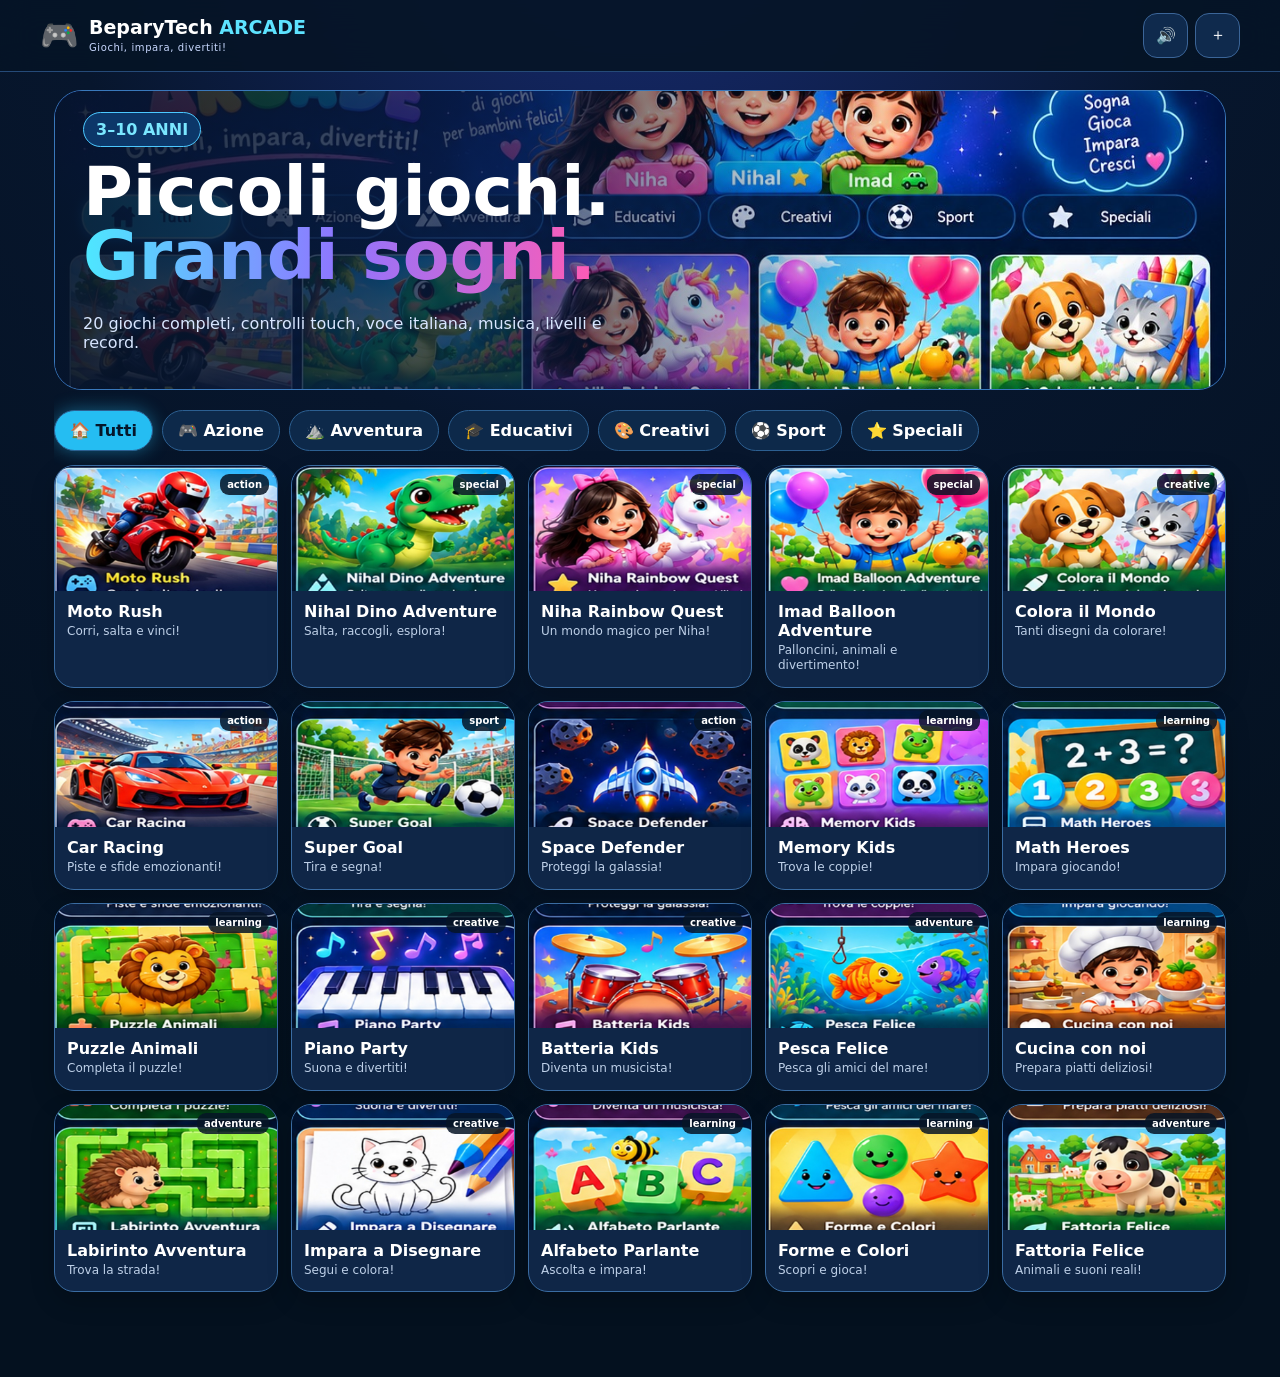
==== commit 920aef07: "Add files via upload" ====
--- a/index.html
+++ b/index.html
@@ -1,19 +1,47 @@
 <!doctype html>
 <html lang="it">
 <head>
-<meta charset="utf-8"><meta name="viewport" content="width=device-width,initial-scale=1,viewport-fit=cover,user-scalable=no">
-<meta name="theme-color" content="#11172b">
-<link rel="manifest" href="manifest.webmanifest"><link rel="apple-touch-icon" href="apple-touch-icon.png">
-<meta name="apple-mobile-web-app-capable" content="yes"><meta name="apple-mobile-web-app-status-bar-style" content="black-translucent">
-<title>BeparyTech Kids Arcade</title><link rel="stylesheet" href="style.css">
+<meta charset="utf-8">
+<meta name="viewport" content="width=device-width,initial-scale=1,viewport-fit=cover,user-scalable=no">
+<meta name="theme-color" content="#071633">
+<meta name="apple-mobile-web-app-capable" content="yes">
+<meta name="apple-mobile-web-app-status-bar-style" content="black-translucent">
+<link rel="manifest" href="manifest.webmanifest">
+<link rel="apple-touch-icon" href="apple-touch-icon.png">
+<link rel="stylesheet" href="style.css?v=5">
+<title>BeparyTech Arcade</title>
 </head>
 <body>
-<header><div><b>🎮 BeparyTech Kids</b><small>ARCADE • giochi veri</small></div><button id="sound">🔊</button></header>
+<header class="top">
+  <div class="brand"><span>🎮</span><div><b>BeparyTech <i>ARCADE</i></b><small>Giochi, impara, divertiti!</small></div></div>
+  <div class="topBtns"><button id="soundBtn" aria-label="Audio">🔊</button><button id="installBtn" aria-label="Aggiungi alla Home">＋</button></div>
+</header>
 <main>
-<section class="hero"><div><span class="pill">3–10 ANNI</span><h1>Gioca, impara,<br><em>divertiti!</em></h1><p>10 giochi più completi, con livelli, suoni, voce, record e controlli touch.</p></div><div class="mascot">🚀</div></section>
-<div class="filters"><button class="active" data-f="all">Tutti</button><button data-f="action">Azione</button><button data-f="creative">Creativi</button><button data-f="learning">Impara</button><button data-f="family">Speciali</button></div>
-<section id="grid" class="grid"></section>
+<section class="hero">
+  <img src="arcade-hero.jpg" alt="BeparyTech Arcade">
+  <div class="heroShade"><span>3–10 ANNI</span><h1>Piccoli giochi.<br><em>Grandi sogni.</em></h1><p>20 giochi completi, controlli touch, voce italiana, musica, livelli e record.</p></div>
+</section>
+<nav class="filters">
+<button class="active" data-cat="all">🏠 Tutti</button>
+<button data-cat="action">🎮 Azione</button>
+<button data-cat="adventure">⛰️ Avventura</button>
+<button data-cat="learning">🎓 Educativi</button>
+<button data-cat="creative">🎨 Creativi</button>
+<button data-cat="sport">⚽ Sport</button>
+<button data-cat="special">⭐ Speciali</button>
+</nav>
+<section id="gamesGrid" class="grid"></section>
 </main>
-<div id="game" class="overlay hidden"><div class="gamebar"><button id="back">← Esci</button><b id="title"></b><div><button id="restart">↻</button><button id="fs">⛶</button></div></div><div id="stage"></div></div>
-<script src="app.js"></script>
-<script>if('serviceWorker'in navigator)navigator.serviceWorker.register('sw.js')</script></body></html>+
+<section id="gameOverlay" class="overlay hidden" aria-label="Gioco">
+  <div class="gameTop">
+    <button id="exitBtn">← Esci</button>
+    <b id="gameTitle"></b>
+    <div><button id="restartBtn">↻</button><button id="fullBtn">⛶</button></div>
+  </div>
+  <div id="gameStage"></div>
+</section>
+<div id="toast" class="toast hidden"></div>
+<script src="app.js?v=5"></script>
+<script>if('serviceWorker'in navigator){navigator.serviceWorker.register('sw.js?v=5').catch(()=>{})}</script>
+</body></html>
--- a/style.css
+++ b/style.css
@@ -1,13 +1,14 @@
 
-*{box-sizing:border-box} :root{--bg:#0b1020;--card:#151d35;--text:#f7f8ff;--muted:#aeb9d8;--a:#7b61ff}
-html,body{margin:0;background:radial-gradient(circle at 80px 40px,#202b5a 0,#0b1020 32%);color:var(--text);font-family:system-ui,-apple-system,sans-serif;min-height:100%}
-button{font:inherit;color:inherit;border:0} header{height:70px;display:flex;align-items:center;justify-content:space-between;padding:10px max(16px,calc((100% - 1100px)/2));background:#0d1428dd;position:sticky;top:0;z-index:5;backdrop-filter:blur(14px)}
-header b{font-size:20px} header small{display:block;color:#66e0ff;font-size:9px;letter-spacing:2px} header button,.gamebar button{background:#222d4d;border:1px solid #394568;border-radius:12px;padding:10px 13px}
-main{max-width:1100px;margin:auto;padding:22px 16px 60px}.hero{min-height:220px;border-radius:28px;padding:28px;background:linear-gradient(120deg,#1d2b67,#4d2691 55%,#9a385e);display:flex;align-items:center;justify-content:space-between;overflow:hidden}
-.hero h1{font-size:clamp(32px,7vw,62px);line-height:.95;margin:14px 0}.hero em{color:#ffd64d;font-style:normal}.hero p{max-width:570px;color:#e2e6ff}.pill{background:#ffffff20;border:1px solid #ffffff30;padding:7px 12px;border-radius:99px;font-size:11px}.mascot{font-size:100px;filter:drop-shadow(0 15px 15px #0006)}
-.filters{display:flex;gap:8px;overflow:auto;padding:22px 0 14px}.filters button{white-space:nowrap;padding:10px 16px;border-radius:99px;background:#18213b}.filters .active{background:var(--a)}
-.grid{display:grid;grid-template-columns:repeat(auto-fill,minmax(220px,1fr));gap:14px}.card{background:linear-gradient(145deg,#18213b,#10172b);border:1px solid #263353;border-radius:22px;overflow:hidden;min-height:230px;display:flex;flex-direction:column;cursor:pointer}.art{height:135px;display:grid;place-items:center;font-size:74px;background:linear-gradient(135deg,var(--c1),var(--c2))}.card .txt{padding:14px}.card h3{margin:0 0 5px}.card p{margin:0;color:var(--muted);font-size:13px}.badge{font-size:10px;background:#ffffff18;padding:4px 7px;border-radius:99px;float:right}
-.overlay{position:fixed;inset:0;background:#090e1c;z-index:50;display:flex;flex-direction:column}.hidden{display:none!important}.gamebar{min-height:58px;padding:8px 12px;display:flex;align-items:center;justify-content:space-between;background:#10182c;border-bottom:1px solid #263353}.gamebar>div{display:flex;gap:6px}#stage{flex:1;min-height:0;overflow:auto;display:flex;justify-content:center;align-items:center;padding:12px;touch-action:manipulation}
-.gamebox{width:min(100%,900px);height:min(720px,calc(100dvh - 84px));min-height:480px;border-radius:20px;overflow:hidden;position:relative;background:#17223d}.hud{position:absolute;top:12px;left:12px;right:12px;display:flex;justify-content:space-between;z-index:2;pointer-events:none}.hud span{background:#08101dcc;padding:8px 11px;border-radius:12px;font-weight:700}.canvas{width:100%;height:100%;display:block;touch-action:none}
-.panel{width:min(760px,100%);background:#151d35;border-radius:24px;padding:22px;text-align:center}.panel h2{font-size:30px}.bigBtns{display:grid;grid-template-columns:repeat(3,1fr);gap:10px}.bigBtns button,.choice{min-height:72px;border-radius:18px;background:#26365e;font-size:24px}.palette{display:flex;flex-wrap:wrap;justify-content:center;gap:8px;margin:12px}.palette button{width:48px;height:48px;border-radius:50%;border:3px solid #fff4}.drawing{background:white;border-radius:18px;width:100%;height:55vh;max-height:500px;touch-action:none}.message{font-size:24px;min-height:42px;margin:12px}.controls{position:absolute;bottom:16px;left:16px;right:16px;display:flex;justify-content:space-between;z-index:4}.pad{display:grid;grid-template-columns:55px 55px 55px;grid-template-rows:55px 55px;gap:5px}.pad button,.actionbtn{background:#ffffff26;border:1px solid #ffffff35;border-radius:50%;font-size:22px;backdrop-filter:blur(8px)}.pad .up{grid-column:2}.pad .left{grid-row:2;grid-column:1}.pad .down{grid-row:2;grid-column:2}.pad .right{grid-row:2;grid-column:3}.actionbtn{width:75px;height:75px;background:#ffb323aa}
-@media(max-width:600px){.mascot{font-size:65px}.hero{min-height:190px;padding:20px}.card{min-height:200px}.art{height:115px}.gamebar b{max-width:130px;white-space:nowrap;overflow:hidden;text-overflow:ellipsis}#stage{padding:5px}.gamebox{border-radius:12px;height:calc(100dvh - 68px)}}
+*{box-sizing:border-box}html,body{margin:0;min-height:100%;background:#061426;color:#fff;font-family:ui-rounded,system-ui,-apple-system,BlinkMacSystemFont,"Segoe UI",sans-serif}
+body{background:radial-gradient(circle at 50% -10%,#192d78 0,#07162d 36%,#04111f 78%);overflow-x:hidden}
+button{font:inherit;color:inherit;cursor:pointer;-webkit-tap-highlight-color:transparent}
+.top{position:sticky;top:0;z-index:20;height:72px;display:flex;align-items:center;justify-content:space-between;padding:10px max(14px,calc((100% - 1200px)/2));background:#061426e8;border-bottom:1px solid #254a78;backdrop-filter:blur(16px)}
+.brand{display:flex;align-items:center;gap:10px}.brand>span{font-size:31px}.brand b{font-size:19px;line-height:1}.brand i{font-style:normal;color:#5de3ff}.brand small{display:block;color:#c9d9ff;margin-top:4px;font-size:10px;letter-spacing:.6px}
+.topBtns{display:flex;gap:7px}.topBtns button,.gameTop button{width:45px;height:45px;border:1px solid #3b6598;background:#0f2a4d;border-radius:14px}
+main{max-width:1200px;margin:auto;padding:18px 14px 85px}.hero{height:300px;position:relative;border:1px solid #3978bb;border-radius:28px;overflow:hidden;background:#10235a}.hero img{width:100%;height:100%;object-fit:cover;object-position:center 12%}.heroShade{position:absolute;inset:0;padding:28px;background:linear-gradient(90deg,#06152be8 0,#091c43bd 38%,transparent 72%);display:flex;flex-direction:column;justify-content:center;align-items:flex-start}.heroShade span{font-weight:900;color:#7ae7ff;border:1px solid #4cc8ff;padding:7px 12px;border-radius:99px;background:#0c3769}.hero h1{font-size:clamp(35px,7vw,68px);line-height:.93;margin:13px 0 11px;max-width:650px}.hero em{font-style:normal;background:linear-gradient(90deg,#4de8ff,#8f75ff,#ff5bb5);-webkit-background-clip:text;color:transparent}.hero p{max-width:520px;color:#d8e6ff;font-size:16px}
+.filters{display:flex;gap:9px;overflow:auto;padding:20px 0 14px;scrollbar-width:none}.filters::-webkit-scrollbar{display:none}.filters button{border:1px solid #2c5f91;background:#0d294a;padding:10px 15px;border-radius:99px;white-space:nowrap;font-weight:800}.filters .active{background:#25bdf2;color:#05162a;box-shadow:0 0 18px #27c8ff66}
+.grid{display:grid;grid-template-columns:repeat(5,1fr);gap:13px}.gameCard{position:relative;overflow:hidden;border:1px solid #3a6ca2;background:#0f2647;border-radius:20px;min-width:0;box-shadow:0 10px 25px #0003}.gameCard img{display:block;width:100%;aspect-ratio:16/9;object-fit:cover}.gameCard .info{padding:11px 12px 13px}.gameCard h3{font-size:16px;margin:0 0 3px}.gameCard p{margin:0;color:#bed0e8;font-size:12px;line-height:1.3}.gameCard button{position:absolute;inset:0;background:transparent;border:0;font-size:0}.gameCard .tag{position:absolute;top:8px;right:8px;background:#061426d9;padding:5px 7px;border-radius:9px;font-size:10px;font-weight:800}
+.overlay{position:fixed;inset:0;z-index:100;background:#03101f;display:flex;flex-direction:column}.hidden{display:none!important}.gameTop{min-height:62px;display:flex;align-items:center;justify-content:space-between;padding:8px max(8px,env(safe-area-inset-left));padding-top:max(8px,env(safe-area-inset-top));background:#071a34;border-bottom:1px solid #29577f}.gameTop>div{display:flex;gap:7px}.gameTop #exitBtn{width:auto;padding:0 14px;font-weight:800}.gameTop b{font-size:15px;text-align:center;white-space:nowrap;overflow:hidden;text-overflow:ellipsis;max-width:45vw}
+#gameStage{flex:1;min-height:0;display:flex;align-items:center;justify-content:center;padding:8px;overflow:hidden}.gameShell{position:relative;width:min(100%,980px);height:min(100%,760px);min-height:420px;border-radius:20px;overflow:hidden;background:#102341;border:1px solid #2d5682;touch-action:none}.canvas{display:block;width:100%;height:100%;touch-action:none}.hud{pointer-events:none;position:absolute;z-index:5;left:10px;right:10px;top:10px;display:flex;justify-content:space-between;gap:8px}.hud span{background:#061426d9;border:1px solid #31557b;border-radius:12px;padding:8px 11px;font-size:13px;font-weight:900}.touch{position:absolute;z-index:8;left:10px;right:10px;bottom:12px;display:flex;justify-content:space-between;align-items:flex-end}.dpad{display:grid;grid-template-columns:50px 50px 50px;grid-template-rows:50px 50px;gap:5px}.touch button{border:1px solid #ffffff39;background:#0a1933b8;backdrop-filter:blur(8px);border-radius:50%;font-size:20px}.dpad .up{grid-column:2}.dpad .left{grid-column:1;grid-row:2}.dpad .down{grid-column:2;grid-row:2}.dpad .right{grid-column:3;grid-row:2}.fire{width:72px;height:72px;background:#ff8b24b8!important}
+.panel{width:min(800px,100%);max-height:100%;overflow:auto;background:linear-gradient(180deg,#142a50,#0b1d39);border:1px solid #356896;border-radius:24px;padding:20px;text-align:center}.panel h2{font-size:30px;margin:4px 0 7px}.panel p{color:#c9d8ec}.message{min-height:38px;font-size:21px;font-weight:900;margin:12px}.choices{display:grid;grid-template-columns:repeat(3,1fr);gap:10px}.choice{min-height:72px;border:1px solid #4274a5;background:#173a68;border-radius:18px;font-size:23px;font-weight:900}.board{display:grid;gap:8px}.memory{grid-template-columns:repeat(4,1fr)}.memory button{aspect-ratio:1/1;background:#1f4e82;border:1px solid #4b83bc;border-radius:15px;font-size:34px}.piano{display:flex;gap:5px}.piano button{flex:1;min-height:210px;background:white;color:#11203a;border-radius:0 0 12px 12px;border:0;font-size:13px;font-weight:900;align-self:flex-start}.drums{display:grid;grid-template-columns:repeat(3,1fr);gap:12px}.drums button{aspect-ratio:1/1;border-radius:50%;border:5px solid #fff3;background:linear-gradient(#ff6c55,#c52344);font-size:42px}.drawing{width:100%;height:min(55vh,500px);background:#fff;border-radius:18px;touch-action:none}.palette{display:flex;flex-wrap:wrap;justify-content:center;gap:8px;margin:11px}.palette button{width:46px;height:46px;border-radius:50%;border:3px solid #fff6}.subjectBar{display:flex;gap:7px;overflow:auto;margin-bottom:10px}.subjectBar button{min-width:60px;height:52px;background:#173c69;border:1px solid #3b73a5;border-radius:14px;font-size:27px}.alphabet{display:grid;grid-template-columns:repeat(6,1fr);gap:8px}.alphabet button{aspect-ratio:1;background:#184271;border-radius:14px;border:1px solid #4a81b5;font-size:24px;font-weight:900}.recipe{display:flex;justify-content:center;flex-wrap:wrap;gap:10px}.recipe button{min-width:90px;height:76px;background:#193e68;border:1px solid #437aa8;border-radius:16px;font-size:31px}.maze{display:grid;grid-template-columns:repeat(8,1fr);width:min(94vw,520px);margin:auto}.maze div{aspect-ratio:1;border:1px solid #10284a;display:grid;place-items:center;font-size:22px}.toast{position:fixed;left:50%;bottom:35px;transform:translateX(-50%);z-index:300;background:#061426ee;border:1px solid #3a719e;border-radius:15px;padding:11px 16px;font-weight:800}
+@media(max-width:950px){.grid{grid-template-columns:repeat(3,1fr)}}@media(max-width:620px){.grid{grid-template-columns:repeat(2,1fr);gap:10px}.hero{height:250px}.hero img{object-position:59% 10%}.heroShade{padding:20px;background:linear-gradient(90deg,#06152be8 0,#081939c7 55%,transparent 100%)}.hero h1{font-size:37px}.hero p{font-size:13px;max-width:260px}.gameCard h3{font-size:14px}.gameCard p{font-size:11px}.gameShell{border-radius:13px;height:100%}.panel{border-radius:14px;padding:13px}.panel h2{font-size:24px}.alphabet{grid-template-columns:repeat(5,1fr)}}
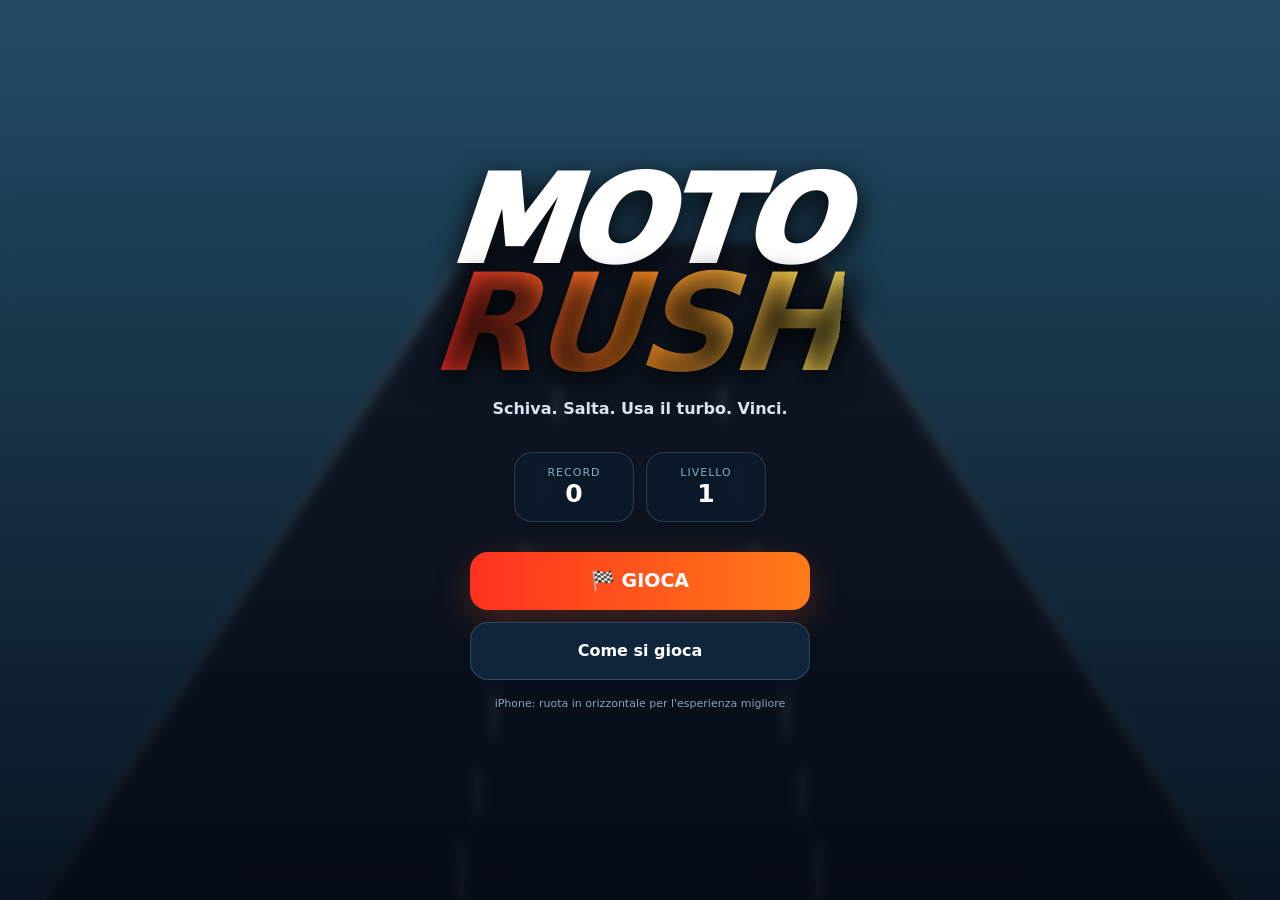
==== commit 5ad8de73: "Add files via upload" ====
--- a/index.html
+++ b/index.html
@@ -1,47 +1,9 @@
-<!doctype html>
-<html lang="it">
-<head>
-<meta charset="utf-8">
-<meta name="viewport" content="width=device-width,initial-scale=1,viewport-fit=cover,user-scalable=no">
-<meta name="theme-color" content="#071633">
-<meta name="apple-mobile-web-app-capable" content="yes">
-<meta name="apple-mobile-web-app-status-bar-style" content="black-translucent">
-<link rel="manifest" href="manifest.webmanifest">
-<link rel="apple-touch-icon" href="apple-touch-icon.png">
-<link rel="stylesheet" href="style.css?v=5">
-<title>BeparyTech Arcade</title>
-</head>
-<body>
-<header class="top">
-  <div class="brand"><span>🎮</span><div><b>BeparyTech <i>ARCADE</i></b><small>Giochi, impara, divertiti!</small></div></div>
-  <div class="topBtns"><button id="soundBtn" aria-label="Audio">🔊</button><button id="installBtn" aria-label="Aggiungi alla Home">＋</button></div>
-</header>
-<main>
-<section class="hero">
-  <img src="arcade-hero.jpg" alt="BeparyTech Arcade">
-  <div class="heroShade"><span>3–10 ANNI</span><h1>Piccoli giochi.<br><em>Grandi sogni.</em></h1><p>20 giochi completi, controlli touch, voce italiana, musica, livelli e record.</p></div>
-</section>
-<nav class="filters">
-<button class="active" data-cat="all">🏠 Tutti</button>
-<button data-cat="action">🎮 Azione</button>
-<button data-cat="adventure">⛰️ Avventura</button>
-<button data-cat="learning">🎓 Educativi</button>
-<button data-cat="creative">🎨 Creativi</button>
-<button data-cat="sport">⚽ Sport</button>
-<button data-cat="special">⭐ Speciali</button>
-</nav>
-<section id="gamesGrid" class="grid"></section>
-</main>
-
-<section id="gameOverlay" class="overlay hidden" aria-label="Gioco">
-  <div class="gameTop">
-    <button id="exitBtn">← Esci</button>
-    <b id="gameTitle"></b>
-    <div><button id="restartBtn">↻</button><button id="fullBtn">⛶</button></div>
-  </div>
-  <div id="gameStage"></div>
-</section>
-<div id="toast" class="toast hidden"></div>
-<script src="app.js?v=5"></script>
-<script>if('serviceWorker'in navigator){navigator.serviceWorker.register('sw.js?v=5').catch(()=>{})}</script>
-</body></html>+<!doctype html><html lang="it"><head><meta charset="utf-8"><meta name="viewport" content="width=device-width,initial-scale=1,viewport-fit=cover,user-scalable=no"><meta name="theme-color" content="#061221"><meta name="apple-mobile-web-app-capable" content="yes"><meta name="apple-mobile-web-app-status-bar-style" content="black-translucent"><link rel="manifest" href="manifest.webmanifest"><link rel="stylesheet" href="style.css?v=1"><title>Moto Rush</title></head><body>
+<div id="app"><canvas id="game"></canvas>
+<div id="start" class="screen"><div class="logo"><span>MOTO</span><b>RUSH</b></div><div class="tagline">Schiva. Salta. Usa il turbo. Vinci.</div><div class="stats"><div><small>Record</small><b id="best">0</b></div><div><small>Livello</small><b id="bestLevel">1</b></div></div><button id="play" class="primary">🏁 GIOCA</button><button id="how">Come si gioca</button><p class="hint">iPhone: ruota in orizzontale per l'esperienza migliore</p></div>
+<div id="hud" class="hidden"><div class="hudLeft"><div class="pill">🏁 <b id="level">1</b></div><div class="pill">⭐ <b id="score">0</b></div></div><div class="hudCenter"><div class="speed"><span id="speedNum">0</span><small>KM/H</small></div><div class="bar"><i id="progress"></i></div></div><div class="hudRight"><div class="pill">❤️ <b id="lives">3</b></div><button id="pause">Ⅱ</button></div></div>
+<div id="controls" class="hidden"><div class="steer"><button id="left">◀</button><button id="right">▶</button></div><div class="actions"><button id="brake">BRAKE</button><button id="jump">JUMP</button><button id="turbo">⚡ TURBO</button></div></div>
+<div id="message" class="banner hidden"></div>
+<div id="gameover" class="screen hidden"><h2>Gara finita</h2><div class="bigScore" id="finalScore">0</div><small>PUNTI</small><div class="stats"><div><small>Livello</small><b id="finalLevel">1</b></div><div><small>Record</small><b id="finalBest">0</b></div></div><button id="again" class="primary">↻ RIGIOCA</button><button id="home">Home</button></div>
+<div id="help" class="screen hidden"><h2>Come si gioca</h2><div class="helpGrid"><div>◀ ▶<span>Cambia corsia</span></div><div>JUMP<span>Salta rampe e ostacoli</span></div><div>⚡<span>Turbo temporaneo</span></div><div>BRAKE<span>Rallenta per evitare traffico</span></div></div><button id="closeHelp" class="primary">OK</button></div>
+</div><script src="game.js?v=1"></script><script>if('serviceWorker'in navigator)navigator.serviceWorker.register('sw.js?v=1').catch(()=>{});</script></body></html>
--- a/style.css
+++ b/style.css
@@ -1,14 +1 @@
-
-*{box-sizing:border-box}html,body{margin:0;min-height:100%;background:#061426;color:#fff;font-family:ui-rounded,system-ui,-apple-system,BlinkMacSystemFont,"Segoe UI",sans-serif}
-body{background:radial-gradient(circle at 50% -10%,#192d78 0,#07162d 36%,#04111f 78%);overflow-x:hidden}
-button{font:inherit;color:inherit;cursor:pointer;-webkit-tap-highlight-color:transparent}
-.top{position:sticky;top:0;z-index:20;height:72px;display:flex;align-items:center;justify-content:space-between;padding:10px max(14px,calc((100% - 1200px)/2));background:#061426e8;border-bottom:1px solid #254a78;backdrop-filter:blur(16px)}
-.brand{display:flex;align-items:center;gap:10px}.brand>span{font-size:31px}.brand b{font-size:19px;line-height:1}.brand i{font-style:normal;color:#5de3ff}.brand small{display:block;color:#c9d9ff;margin-top:4px;font-size:10px;letter-spacing:.6px}
-.topBtns{display:flex;gap:7px}.topBtns button,.gameTop button{width:45px;height:45px;border:1px solid #3b6598;background:#0f2a4d;border-radius:14px}
-main{max-width:1200px;margin:auto;padding:18px 14px 85px}.hero{height:300px;position:relative;border:1px solid #3978bb;border-radius:28px;overflow:hidden;background:#10235a}.hero img{width:100%;height:100%;object-fit:cover;object-position:center 12%}.heroShade{position:absolute;inset:0;padding:28px;background:linear-gradient(90deg,#06152be8 0,#091c43bd 38%,transparent 72%);display:flex;flex-direction:column;justify-content:center;align-items:flex-start}.heroShade span{font-weight:900;color:#7ae7ff;border:1px solid #4cc8ff;padding:7px 12px;border-radius:99px;background:#0c3769}.hero h1{font-size:clamp(35px,7vw,68px);line-height:.93;margin:13px 0 11px;max-width:650px}.hero em{font-style:normal;background:linear-gradient(90deg,#4de8ff,#8f75ff,#ff5bb5);-webkit-background-clip:text;color:transparent}.hero p{max-width:520px;color:#d8e6ff;font-size:16px}
-.filters{display:flex;gap:9px;overflow:auto;padding:20px 0 14px;scrollbar-width:none}.filters::-webkit-scrollbar{display:none}.filters button{border:1px solid #2c5f91;background:#0d294a;padding:10px 15px;border-radius:99px;white-space:nowrap;font-weight:800}.filters .active{background:#25bdf2;color:#05162a;box-shadow:0 0 18px #27c8ff66}
-.grid{display:grid;grid-template-columns:repeat(5,1fr);gap:13px}.gameCard{position:relative;overflow:hidden;border:1px solid #3a6ca2;background:#0f2647;border-radius:20px;min-width:0;box-shadow:0 10px 25px #0003}.gameCard img{display:block;width:100%;aspect-ratio:16/9;object-fit:cover}.gameCard .info{padding:11px 12px 13px}.gameCard h3{font-size:16px;margin:0 0 3px}.gameCard p{margin:0;color:#bed0e8;font-size:12px;line-height:1.3}.gameCard button{position:absolute;inset:0;background:transparent;border:0;font-size:0}.gameCard .tag{position:absolute;top:8px;right:8px;background:#061426d9;padding:5px 7px;border-radius:9px;font-size:10px;font-weight:800}
-.overlay{position:fixed;inset:0;z-index:100;background:#03101f;display:flex;flex-direction:column}.hidden{display:none!important}.gameTop{min-height:62px;display:flex;align-items:center;justify-content:space-between;padding:8px max(8px,env(safe-area-inset-left));padding-top:max(8px,env(safe-area-inset-top));background:#071a34;border-bottom:1px solid #29577f}.gameTop>div{display:flex;gap:7px}.gameTop #exitBtn{width:auto;padding:0 14px;font-weight:800}.gameTop b{font-size:15px;text-align:center;white-space:nowrap;overflow:hidden;text-overflow:ellipsis;max-width:45vw}
-#gameStage{flex:1;min-height:0;display:flex;align-items:center;justify-content:center;padding:8px;overflow:hidden}.gameShell{position:relative;width:min(100%,980px);height:min(100%,760px);min-height:420px;border-radius:20px;overflow:hidden;background:#102341;border:1px solid #2d5682;touch-action:none}.canvas{display:block;width:100%;height:100%;touch-action:none}.hud{pointer-events:none;position:absolute;z-index:5;left:10px;right:10px;top:10px;display:flex;justify-content:space-between;gap:8px}.hud span{background:#061426d9;border:1px solid #31557b;border-radius:12px;padding:8px 11px;font-size:13px;font-weight:900}.touch{position:absolute;z-index:8;left:10px;right:10px;bottom:12px;display:flex;justify-content:space-between;align-items:flex-end}.dpad{display:grid;grid-template-columns:50px 50px 50px;grid-template-rows:50px 50px;gap:5px}.touch button{border:1px solid #ffffff39;background:#0a1933b8;backdrop-filter:blur(8px);border-radius:50%;font-size:20px}.dpad .up{grid-column:2}.dpad .left{grid-column:1;grid-row:2}.dpad .down{grid-column:2;grid-row:2}.dpad .right{grid-column:3;grid-row:2}.fire{width:72px;height:72px;background:#ff8b24b8!important}
-.panel{width:min(800px,100%);max-height:100%;overflow:auto;background:linear-gradient(180deg,#142a50,#0b1d39);border:1px solid #356896;border-radius:24px;padding:20px;text-align:center}.panel h2{font-size:30px;margin:4px 0 7px}.panel p{color:#c9d8ec}.message{min-height:38px;font-size:21px;font-weight:900;margin:12px}.choices{display:grid;grid-template-columns:repeat(3,1fr);gap:10px}.choice{min-height:72px;border:1px solid #4274a5;background:#173a68;border-radius:18px;font-size:23px;font-weight:900}.board{display:grid;gap:8px}.memory{grid-template-columns:repeat(4,1fr)}.memory button{aspect-ratio:1/1;background:#1f4e82;border:1px solid #4b83bc;border-radius:15px;font-size:34px}.piano{display:flex;gap:5px}.piano button{flex:1;min-height:210px;background:white;color:#11203a;border-radius:0 0 12px 12px;border:0;font-size:13px;font-weight:900;align-self:flex-start}.drums{display:grid;grid-template-columns:repeat(3,1fr);gap:12px}.drums button{aspect-ratio:1/1;border-radius:50%;border:5px solid #fff3;background:linear-gradient(#ff6c55,#c52344);font-size:42px}.drawing{width:100%;height:min(55vh,500px);background:#fff;border-radius:18px;touch-action:none}.palette{display:flex;flex-wrap:wrap;justify-content:center;gap:8px;margin:11px}.palette button{width:46px;height:46px;border-radius:50%;border:3px solid #fff6}.subjectBar{display:flex;gap:7px;overflow:auto;margin-bottom:10px}.subjectBar button{min-width:60px;height:52px;background:#173c69;border:1px solid #3b73a5;border-radius:14px;font-size:27px}.alphabet{display:grid;grid-template-columns:repeat(6,1fr);gap:8px}.alphabet button{aspect-ratio:1;background:#184271;border-radius:14px;border:1px solid #4a81b5;font-size:24px;font-weight:900}.recipe{display:flex;justify-content:center;flex-wrap:wrap;gap:10px}.recipe button{min-width:90px;height:76px;background:#193e68;border:1px solid #437aa8;border-radius:16px;font-size:31px}.maze{display:grid;grid-template-columns:repeat(8,1fr);width:min(94vw,520px);margin:auto}.maze div{aspect-ratio:1;border:1px solid #10284a;display:grid;place-items:center;font-size:22px}.toast{position:fixed;left:50%;bottom:35px;transform:translateX(-50%);z-index:300;background:#061426ee;border:1px solid #3a719e;border-radius:15px;padding:11px 16px;font-weight:800}
-@media(max-width:950px){.grid{grid-template-columns:repeat(3,1fr)}}@media(max-width:620px){.grid{grid-template-columns:repeat(2,1fr);gap:10px}.hero{height:250px}.hero img{object-position:59% 10%}.heroShade{padding:20px;background:linear-gradient(90deg,#06152be8 0,#081939c7 55%,transparent 100%)}.hero h1{font-size:37px}.hero p{font-size:13px;max-width:260px}.gameCard h3{font-size:14px}.gameCard p{font-size:11px}.gameShell{border-radius:13px;height:100%}.panel{border-radius:14px;padding:13px}.panel h2{font-size:24px}.alphabet{grid-template-columns:repeat(5,1fr)}}
+*{box-sizing:border-box}html,body,#app{margin:0;width:100%;height:100%;overflow:hidden;background:#050b14;color:#fff;font-family:system-ui,-apple-system,Segoe UI,sans-serif;touch-action:none}button{font:inherit;color:#fff;-webkit-tap-highlight-color:transparent}#game{width:100%;height:100%;display:block;background:#111}.screen{position:absolute;inset:0;display:flex;flex-direction:column;align-items:center;justify-content:center;padding:max(24px,env(safe-area-inset-top)) 24px max(24px,env(safe-area-inset-bottom));background:linear-gradient(#021021a8,#020812ee);backdrop-filter:blur(6px);text-align:center}.hidden{display:none!important}.logo{font-weight:1000;font-style:italic;letter-spacing:-4px;transform:skew(-5deg);text-shadow:0 8px 30px #000}.logo span{display:block;font-size:clamp(58px,14vw,120px);line-height:.72}.logo b{font-size:clamp(64px,16vw,135px);line-height:.88;background:linear-gradient(90deg,#ff2b2b,#ff8b1f,#ffe45e);-webkit-background-clip:text;color:transparent}.tagline{margin:14px 0 22px;color:#dbe7f4;font-weight:700}.stats{display:flex;gap:12px;margin:12px 0 24px}.stats>div{min-width:120px;padding:13px 18px;border-radius:18px;background:#0b1a2bd9;border:1px solid #ffffff24}.stats small{display:block;color:#8fa8c2;text-transform:uppercase;font-size:11px;letter-spacing:1px}.stats b{font-size:25px}.screen button{width:min(340px,86vw);height:58px;border:1px solid #ffffff28;background:#10253c;border-radius:18px;margin:6px;font-weight:900}.screen .primary{background:linear-gradient(90deg,#ff321f,#ff7b18);box-shadow:0 10px 35px #ff572244;border:0;font-size:19px}.hint{font-size:11px;color:#8da1b6}.bigScore{font-size:70px;font-weight:1000;line-height:.9;color:#ffcf39}.screen h2{font-size:38px;margin:0 0 15px}.helpGrid{display:grid;grid-template-columns:repeat(2,minmax(120px,1fr));gap:12px;width:min(520px,92vw);margin:16px 0}.helpGrid div{background:#0d1c2f;border:1px solid #ffffff20;border-radius:18px;padding:18px;font-size:25px;font-weight:900}.helpGrid span{display:block;font-size:12px;color:#a9bdd0;margin-top:7px;font-weight:600}#hud{position:absolute;left:0;right:0;top:0;padding:max(8px,env(safe-area-inset-top)) max(10px,env(safe-area-inset-right)) 0 max(10px,env(safe-area-inset-left));display:flex;align-items:flex-start;justify-content:space-between;gap:10px;pointer-events:none}.hudLeft,.hudRight{display:flex;gap:7px}.pill,#pause{background:#061221c9;border:1px solid #ffffff28;border-radius:12px;padding:9px 12px;font-weight:900;backdrop-filter:blur(9px)}#pause{pointer-events:auto;min-width:43px}.hudCenter{width:min(360px,35vw);text-align:center}.speed{font-weight:1000;text-shadow:0 2px 8px #000}.speed span{font-size:25px}.speed small{font-size:9px;margin-left:4px}.bar{height:7px;background:#0008;border:1px solid #ffffff33;border-radius:99px;overflow:hidden}.bar i{display:block;height:100%;width:0;background:linear-gradient(90deg,#5ae3ff,#ffe33b,#ff5c23)}#controls{position:absolute;left:0;right:0;bottom:0;padding:0 max(10px,env(safe-area-inset-right)) max(12px,env(safe-area-inset-bottom)) max(10px,env(safe-area-inset-left));display:flex;justify-content:space-between;align-items:flex-end;pointer-events:none}.steer,.actions{display:flex;gap:9px;pointer-events:auto}#controls button{height:64px;min-width:66px;border-radius:18px;border:1px solid #ffffff38;background:#061221c8;backdrop-filter:blur(10px);font-weight:1000}#controls button:active{transform:scale(.94);background:#17334e}.actions #turbo{background:linear-gradient(#ff9227d9,#e94920d9)}.actions #jump{background:#1a75d9d9}.banner{position:absolute;left:50%;top:22%;transform:translateX(-50%);background:#061221d8;border:1px solid #ffffff35;padding:12px 22px;border-radius:99px;font-size:clamp(18px,4vw,34px);font-weight:1000;white-space:nowrap;box-shadow:0 10px 30px #0007}@media(max-width:700px) and (orientation:portrait){.actions{display:grid;grid-template-columns:repeat(2,1fr)}.actions #turbo{grid-column:span 2}.hudCenter{width:32vw}.pill{padding:8px 9px;font-size:12px}#controls button{height:58px;min-width:58px;font-size:11px}}
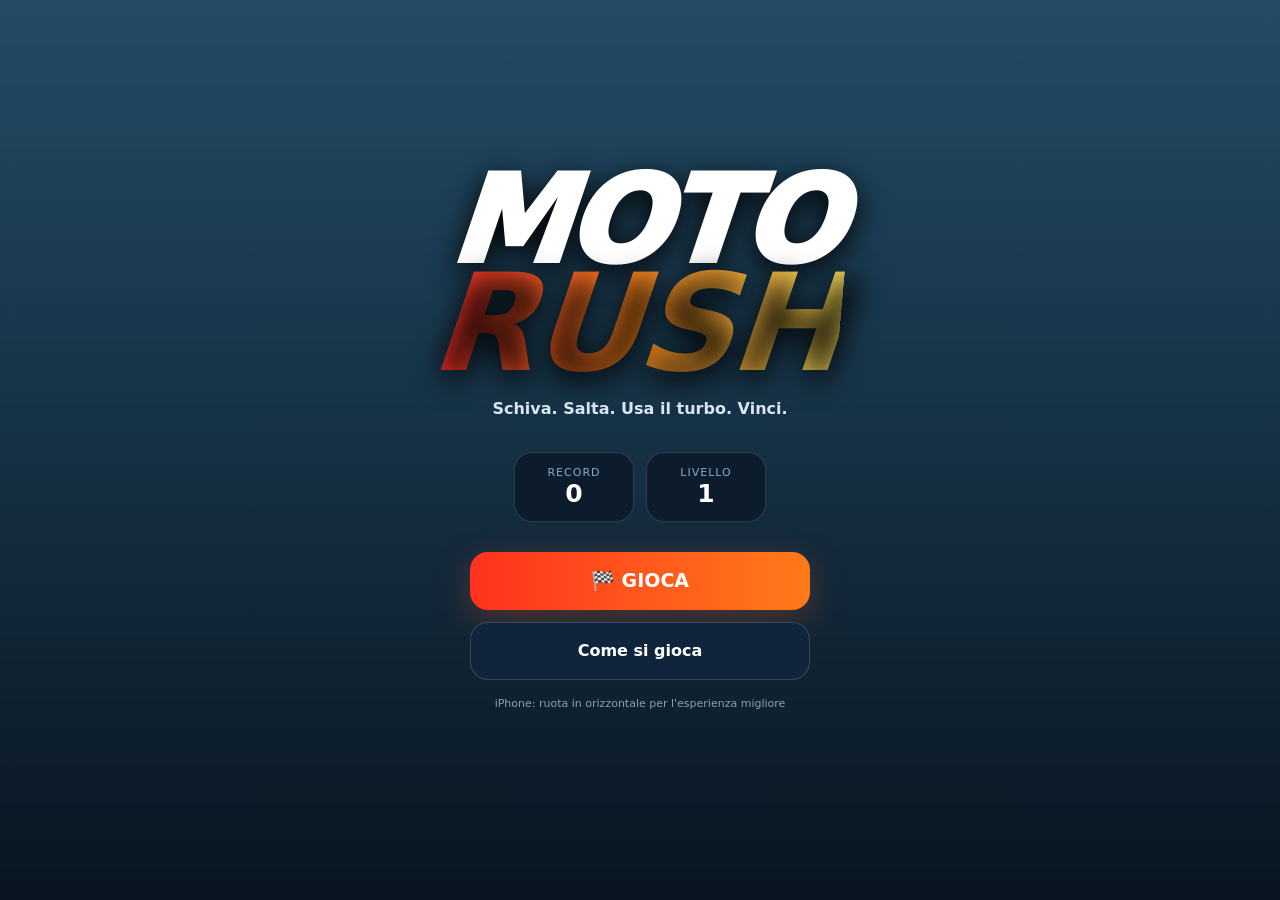
==== commit c84f96cf: "Add files via upload" ====
--- a/index.html
+++ b/index.html
@@ -1,9 +1,9 @@
-<!doctype html><html lang="it"><head><meta charset="utf-8"><meta name="viewport" content="width=device-width,initial-scale=1,viewport-fit=cover,user-scalable=no"><meta name="theme-color" content="#061221"><meta name="apple-mobile-web-app-capable" content="yes"><meta name="apple-mobile-web-app-status-bar-style" content="black-translucent"><link rel="manifest" href="manifest.webmanifest"><link rel="stylesheet" href="style.css?v=1"><title>Moto Rush</title></head><body>
+<!doctype html><html lang="it"><head><meta charset="utf-8"><meta name="viewport" content="width=device-width,initial-scale=1,viewport-fit=cover,user-scalable=no"><meta name="theme-color" content="#061221"><meta name="apple-mobile-web-app-capable" content="yes"><meta name="apple-mobile-web-app-status-bar-style" content="black-translucent"><link rel="manifest" href="manifest.webmanifest"><link rel="stylesheet" href="style.css?v=2"><title>Moto Rush</title></head><body>
 <div id="app"><canvas id="game"></canvas>
 <div id="start" class="screen"><div class="logo"><span>MOTO</span><b>RUSH</b></div><div class="tagline">Schiva. Salta. Usa il turbo. Vinci.</div><div class="stats"><div><small>Record</small><b id="best">0</b></div><div><small>Livello</small><b id="bestLevel">1</b></div></div><button id="play" class="primary">🏁 GIOCA</button><button id="how">Come si gioca</button><p class="hint">iPhone: ruota in orizzontale per l'esperienza migliore</p></div>
 <div id="hud" class="hidden"><div class="hudLeft"><div class="pill">🏁 <b id="level">1</b></div><div class="pill">⭐ <b id="score">0</b></div></div><div class="hudCenter"><div class="speed"><span id="speedNum">0</span><small>KM/H</small></div><div class="bar"><i id="progress"></i></div></div><div class="hudRight"><div class="pill">❤️ <b id="lives">3</b></div><button id="pause">Ⅱ</button></div></div>
-<div id="controls" class="hidden"><div class="steer"><button id="left">◀</button><button id="right">▶</button></div><div class="actions"><button id="brake">BRAKE</button><button id="jump">JUMP</button><button id="turbo">⚡ TURBO</button></div></div>
+<div id="controls" class="hidden"><div class="steer swipeHint"><span>⇆</span><b>SCORRI PER CAMBIARE CORSIA</b></div><div class="actions"><button id="brake">BRAKE</button><button id="gas">GAS</button><button id="jump">JUMP</button><button id="turbo">⚡ TURBO</button></div></div>
 <div id="message" class="banner hidden"></div>
 <div id="gameover" class="screen hidden"><h2>Gara finita</h2><div class="bigScore" id="finalScore">0</div><small>PUNTI</small><div class="stats"><div><small>Livello</small><b id="finalLevel">1</b></div><div><small>Record</small><b id="finalBest">0</b></div></div><button id="again" class="primary">↻ RIGIOCA</button><button id="home">Home</button></div>
-<div id="help" class="screen hidden"><h2>Come si gioca</h2><div class="helpGrid"><div>◀ ▶<span>Cambia corsia</span></div><div>JUMP<span>Salta rampe e ostacoli</span></div><div>⚡<span>Turbo temporaneo</span></div><div>BRAKE<span>Rallenta per evitare traffico</span></div></div><button id="closeHelp" class="primary">OK</button></div>
-</div><script src="game.js?v=1"></script><script>if('serviceWorker'in navigator)navigator.serviceWorker.register('sw.js?v=1').catch(()=>{});</script></body></html>
+<div id="help" class="screen hidden"><h2>Come si gioca</h2><div class="helpGrid"><div>⇆<span>Scorri a destra o sinistra per cambiare corsia</span></div><div>JUMP<span>Salta rampe e ostacoli</span></div><div>⚡<span>Turbo temporaneo</span></div><div>GAS / BRAKE<span>Accelera e rallenta come una moto vera</span></div></div><button id="closeHelp" class="primary">OK</button></div>
+</div><script src="game.js?v=2"></script><script>if('serviceWorker'in navigator)navigator.serviceWorker.register('sw.js?v=2').catch(()=>{});</script></body></html>
--- a/style.css
+++ b/style.css
@@ -1 +1,6 @@
 *{box-sizing:border-box}html,body,#app{margin:0;width:100%;height:100%;overflow:hidden;background:#050b14;color:#fff;font-family:system-ui,-apple-system,Segoe UI,sans-serif;touch-action:none}button{font:inherit;color:#fff;-webkit-tap-highlight-color:transparent}#game{width:100%;height:100%;display:block;background:#111}.screen{position:absolute;inset:0;display:flex;flex-direction:column;align-items:center;justify-content:center;padding:max(24px,env(safe-area-inset-top)) 24px max(24px,env(safe-area-inset-bottom));background:linear-gradient(#021021a8,#020812ee);backdrop-filter:blur(6px);text-align:center}.hidden{display:none!important}.logo{font-weight:1000;font-style:italic;letter-spacing:-4px;transform:skew(-5deg);text-shadow:0 8px 30px #000}.logo span{display:block;font-size:clamp(58px,14vw,120px);line-height:.72}.logo b{font-size:clamp(64px,16vw,135px);line-height:.88;background:linear-gradient(90deg,#ff2b2b,#ff8b1f,#ffe45e);-webkit-background-clip:text;color:transparent}.tagline{margin:14px 0 22px;color:#dbe7f4;font-weight:700}.stats{display:flex;gap:12px;margin:12px 0 24px}.stats>div{min-width:120px;padding:13px 18px;border-radius:18px;background:#0b1a2bd9;border:1px solid #ffffff24}.stats small{display:block;color:#8fa8c2;text-transform:uppercase;font-size:11px;letter-spacing:1px}.stats b{font-size:25px}.screen button{width:min(340px,86vw);height:58px;border:1px solid #ffffff28;background:#10253c;border-radius:18px;margin:6px;font-weight:900}.screen .primary{background:linear-gradient(90deg,#ff321f,#ff7b18);box-shadow:0 10px 35px #ff572244;border:0;font-size:19px}.hint{font-size:11px;color:#8da1b6}.bigScore{font-size:70px;font-weight:1000;line-height:.9;color:#ffcf39}.screen h2{font-size:38px;margin:0 0 15px}.helpGrid{display:grid;grid-template-columns:repeat(2,minmax(120px,1fr));gap:12px;width:min(520px,92vw);margin:16px 0}.helpGrid div{background:#0d1c2f;border:1px solid #ffffff20;border-radius:18px;padding:18px;font-size:25px;font-weight:900}.helpGrid span{display:block;font-size:12px;color:#a9bdd0;margin-top:7px;font-weight:600}#hud{position:absolute;left:0;right:0;top:0;padding:max(8px,env(safe-area-inset-top)) max(10px,env(safe-area-inset-right)) 0 max(10px,env(safe-area-inset-left));display:flex;align-items:flex-start;justify-content:space-between;gap:10px;pointer-events:none}.hudLeft,.hudRight{display:flex;gap:7px}.pill,#pause{background:#061221c9;border:1px solid #ffffff28;border-radius:12px;padding:9px 12px;font-weight:900;backdrop-filter:blur(9px)}#pause{pointer-events:auto;min-width:43px}.hudCenter{width:min(360px,35vw);text-align:center}.speed{font-weight:1000;text-shadow:0 2px 8px #000}.speed span{font-size:25px}.speed small{font-size:9px;margin-left:4px}.bar{height:7px;background:#0008;border:1px solid #ffffff33;border-radius:99px;overflow:hidden}.bar i{display:block;height:100%;width:0;background:linear-gradient(90deg,#5ae3ff,#ffe33b,#ff5c23)}#controls{position:absolute;left:0;right:0;bottom:0;padding:0 max(10px,env(safe-area-inset-right)) max(12px,env(safe-area-inset-bottom)) max(10px,env(safe-area-inset-left));display:flex;justify-content:space-between;align-items:flex-end;pointer-events:none}.steer,.actions{display:flex;gap:9px;pointer-events:auto}#controls button{height:64px;min-width:66px;border-radius:18px;border:1px solid #ffffff38;background:#061221c8;backdrop-filter:blur(10px);font-weight:1000}#controls button:active{transform:scale(.94);background:#17334e}.actions #turbo{background:linear-gradient(#ff9227d9,#e94920d9)}.actions #jump{background:#1a75d9d9}.banner{position:absolute;left:50%;top:22%;transform:translateX(-50%);background:#061221d8;border:1px solid #ffffff35;padding:12px 22px;border-radius:99px;font-size:clamp(18px,4vw,34px);font-weight:1000;white-space:nowrap;box-shadow:0 10px 30px #0007}@media(max-width:700px) and (orientation:portrait){.actions{display:grid;grid-template-columns:repeat(2,1fr)}.actions #turbo{grid-column:span 2}.hudCenter{width:32vw}.pill{padding:8px 9px;font-size:12px}#controls button{height:58px;min-width:58px;font-size:11px}}
+
+.swipeHint{min-width:210px;display:flex;align-items:center;gap:10px;padding:10px 14px;border-radius:18px;background:#061221a8;border:1px solid #ffffff28;backdrop-filter:blur(10px);pointer-events:none}
+.swipeHint span{font-size:32px;line-height:1}.swipeHint b{font-size:10px;letter-spacing:.8px;color:#d9e7f2;max-width:130px;text-align:left}
+.actions #gas{background:linear-gradient(#1ea95bd9,#0d7a44d9)}
+@media(max-width:700px){.swipeHint{min-width:150px;padding:8px 10px}.swipeHint b{font-size:8px}.swipeHint span{font-size:26px}.actions{grid-template-columns:repeat(2,1fr)!important}.actions #turbo{grid-column:auto!important}}
